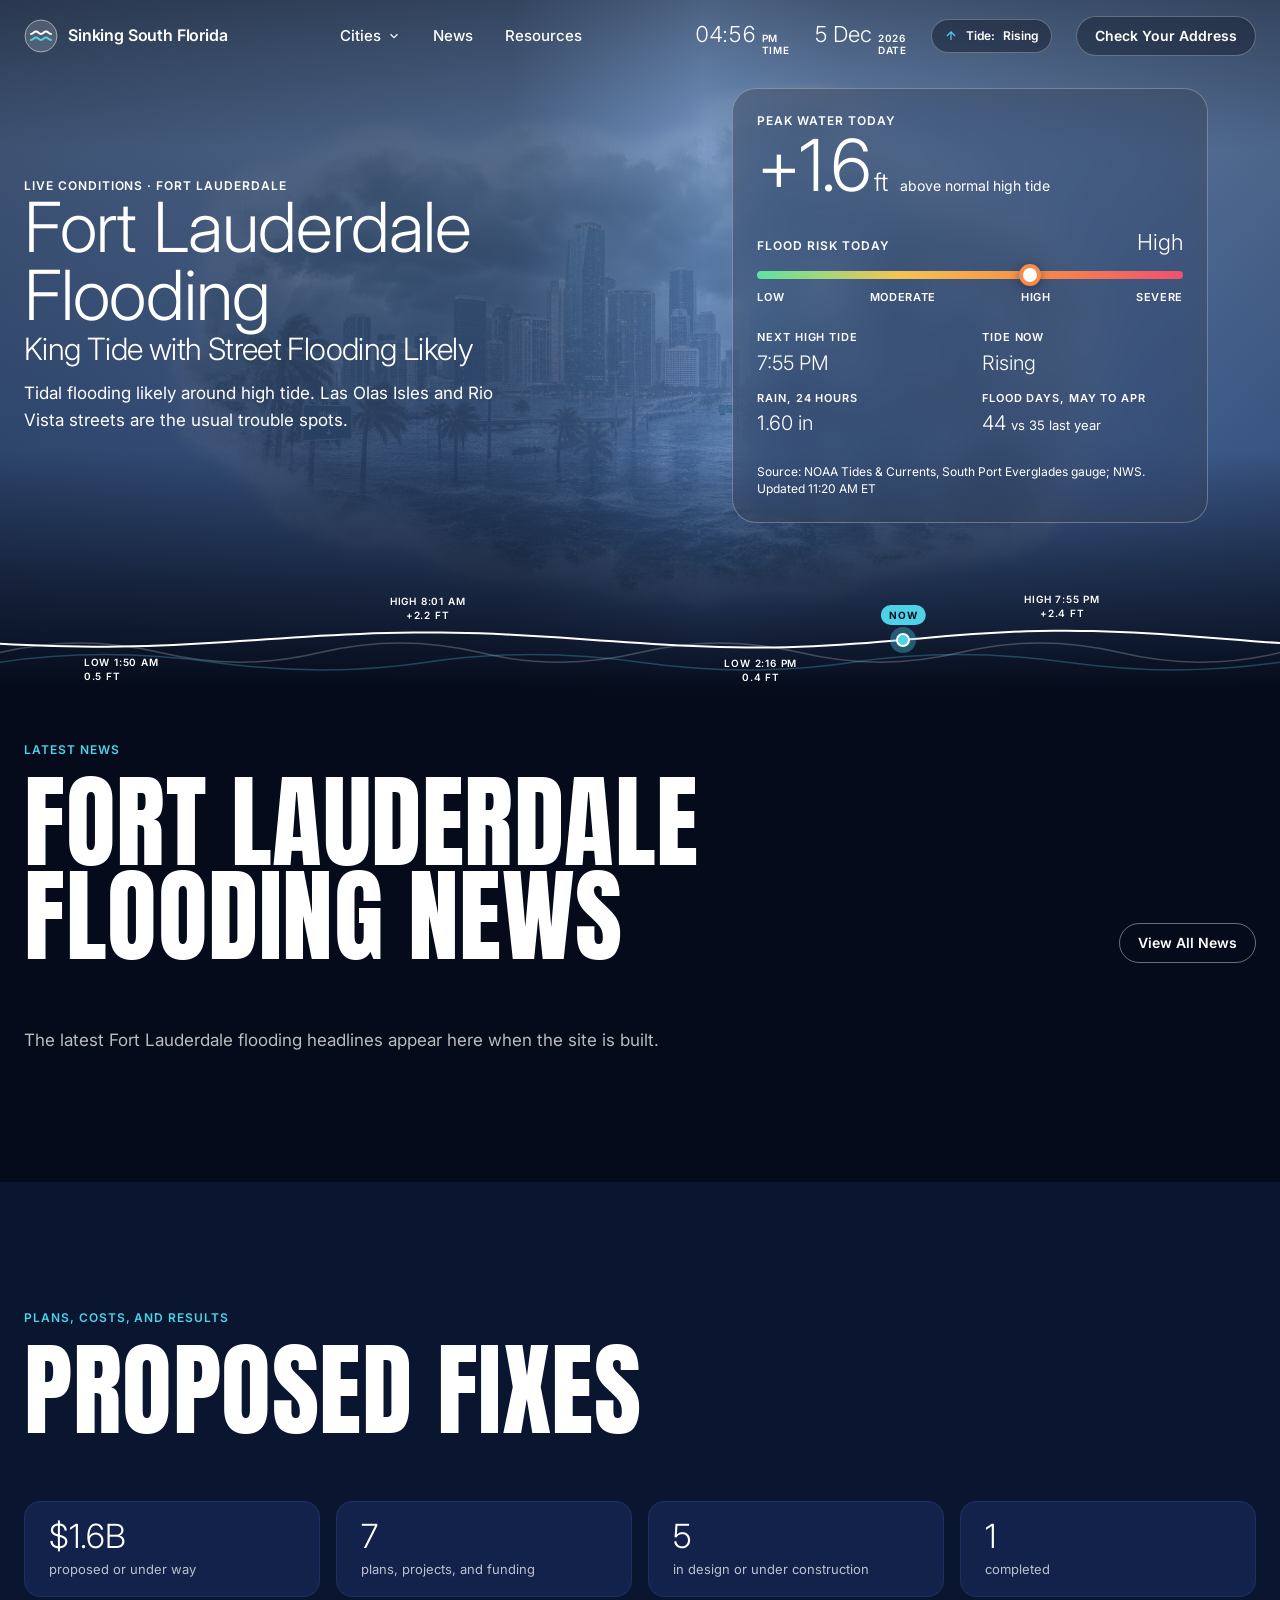
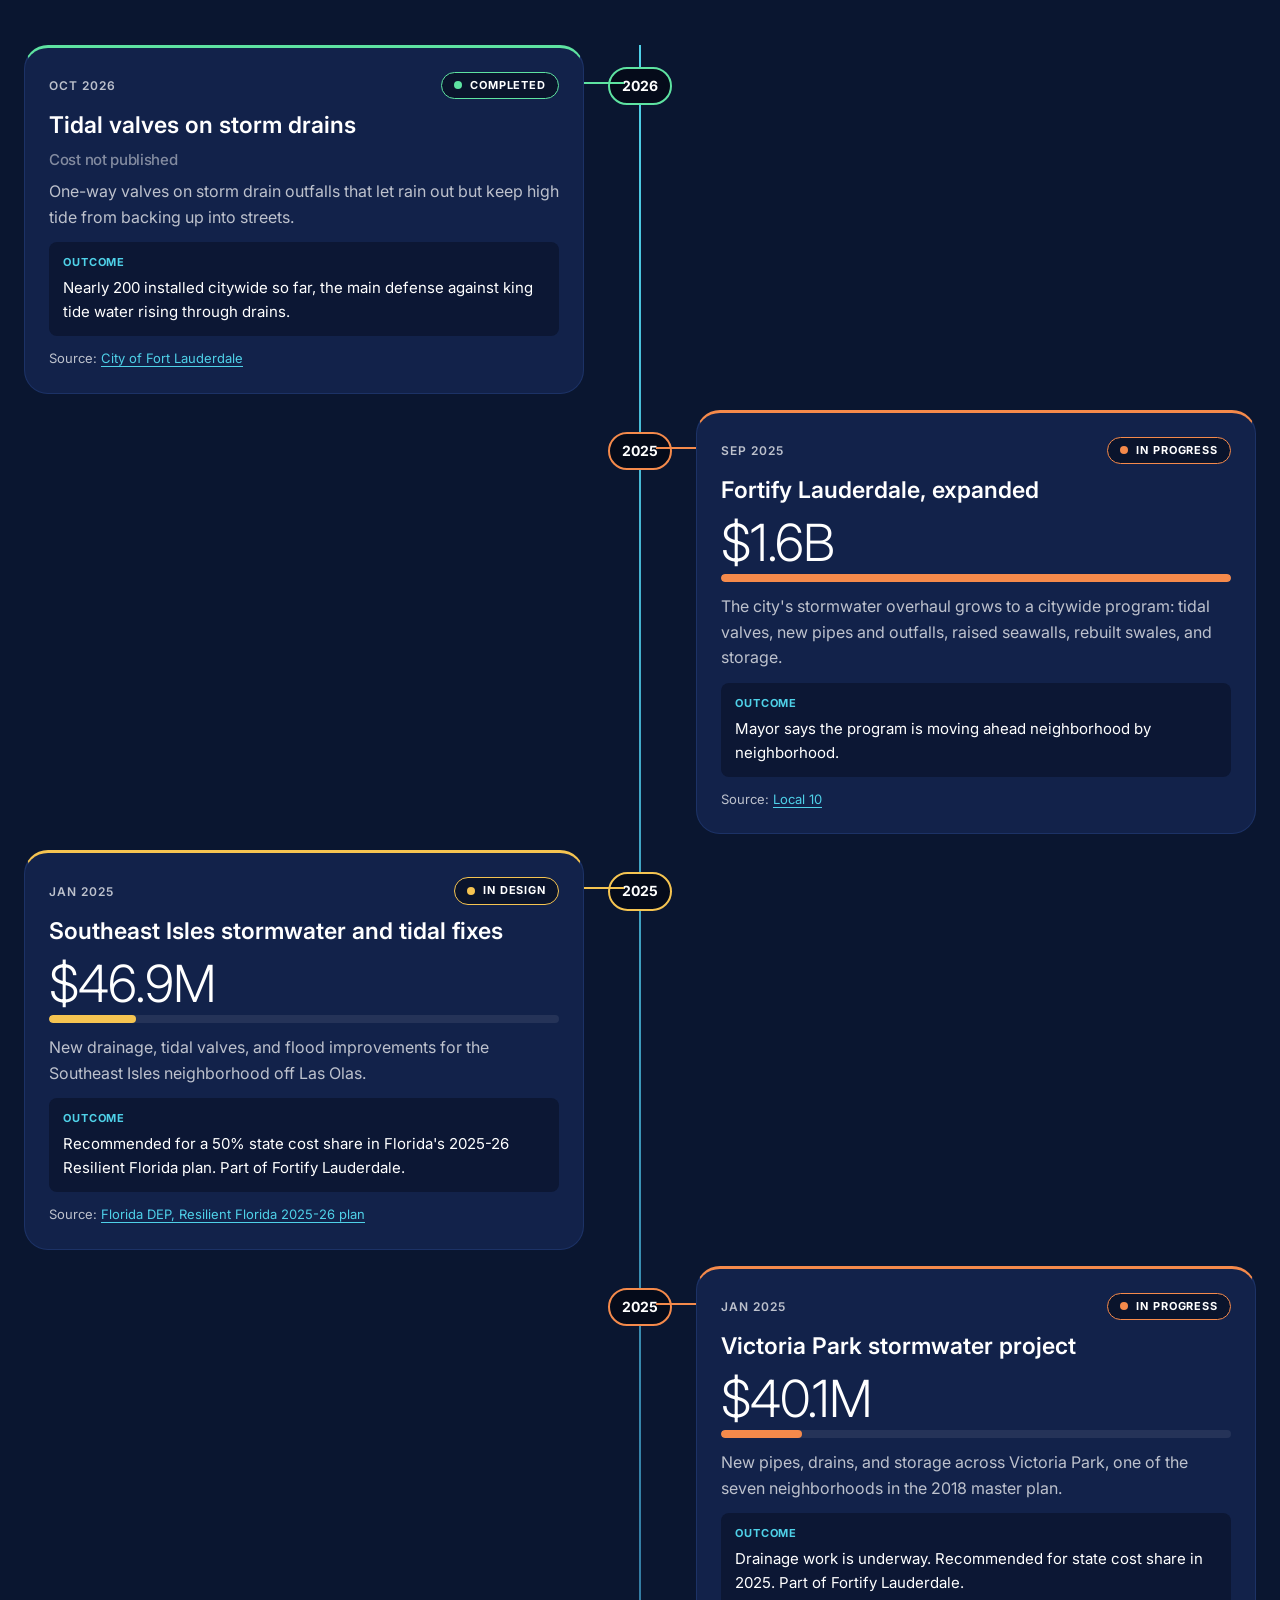
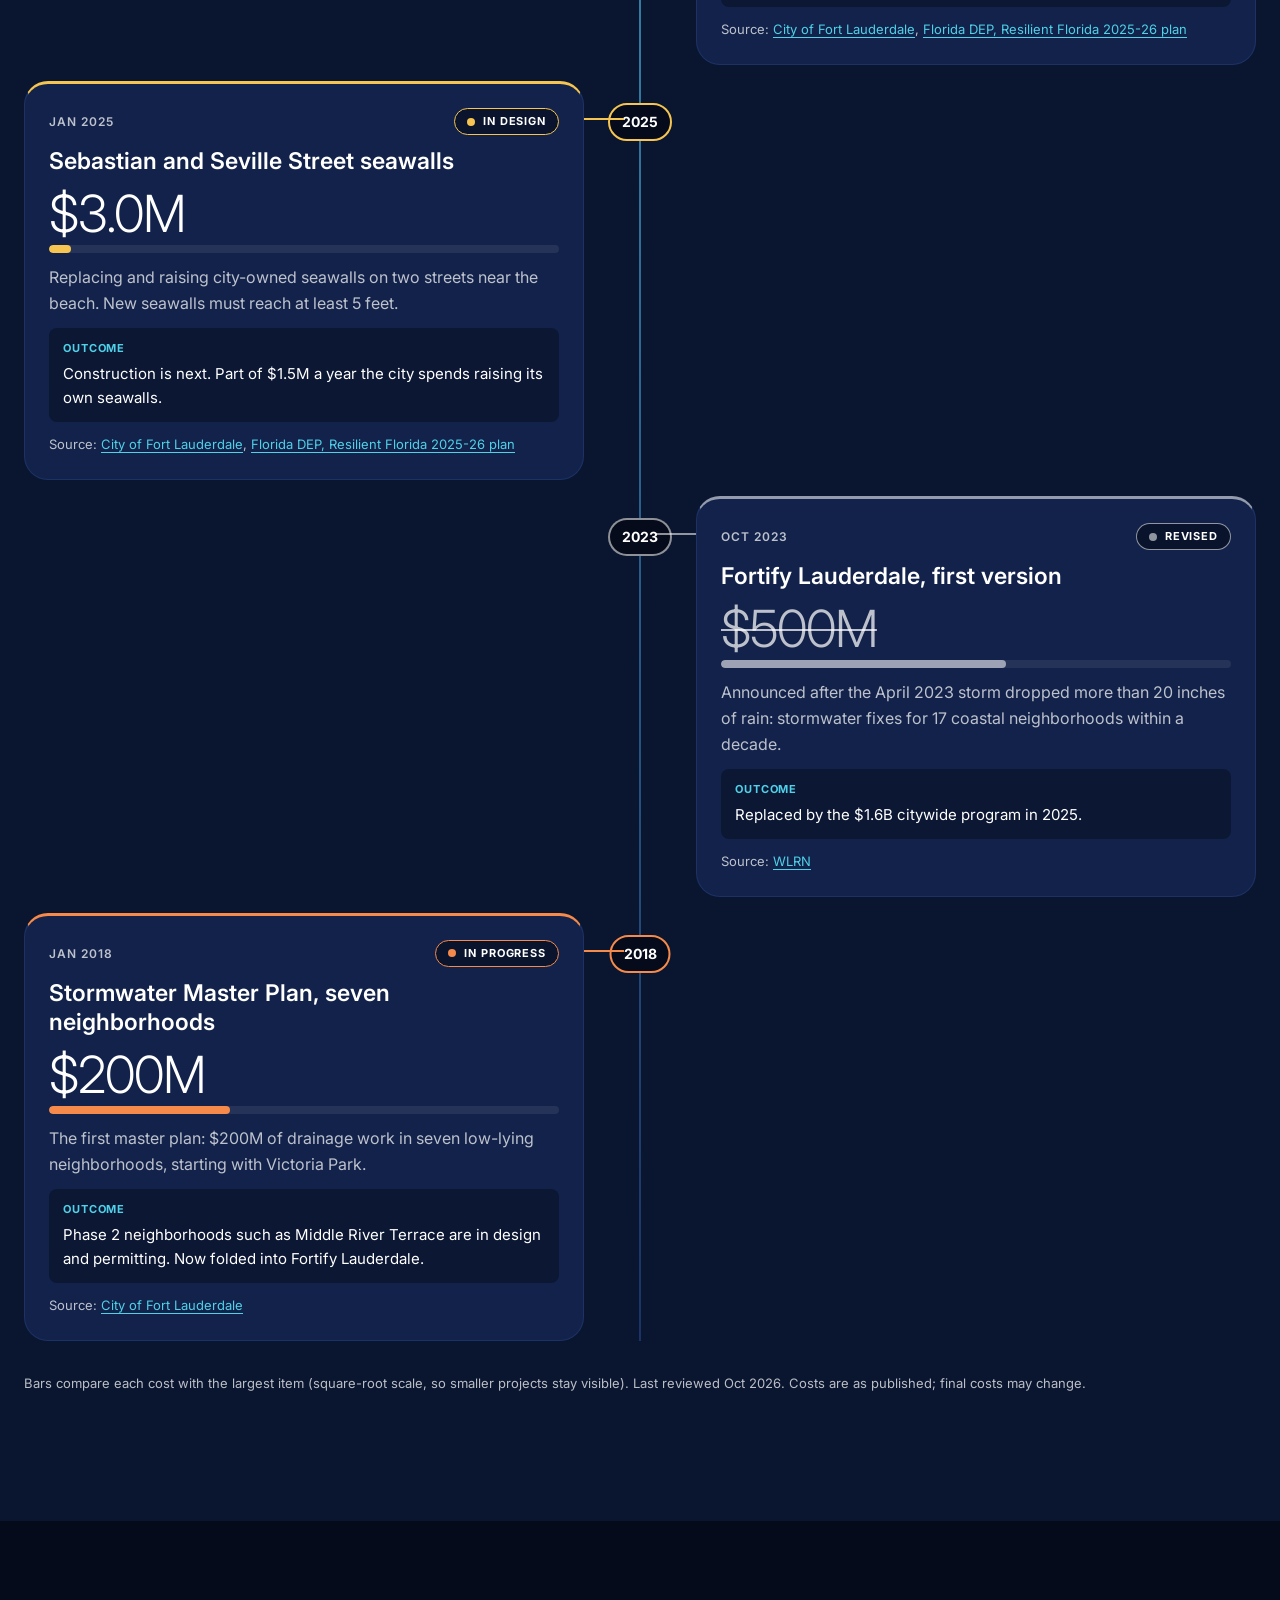
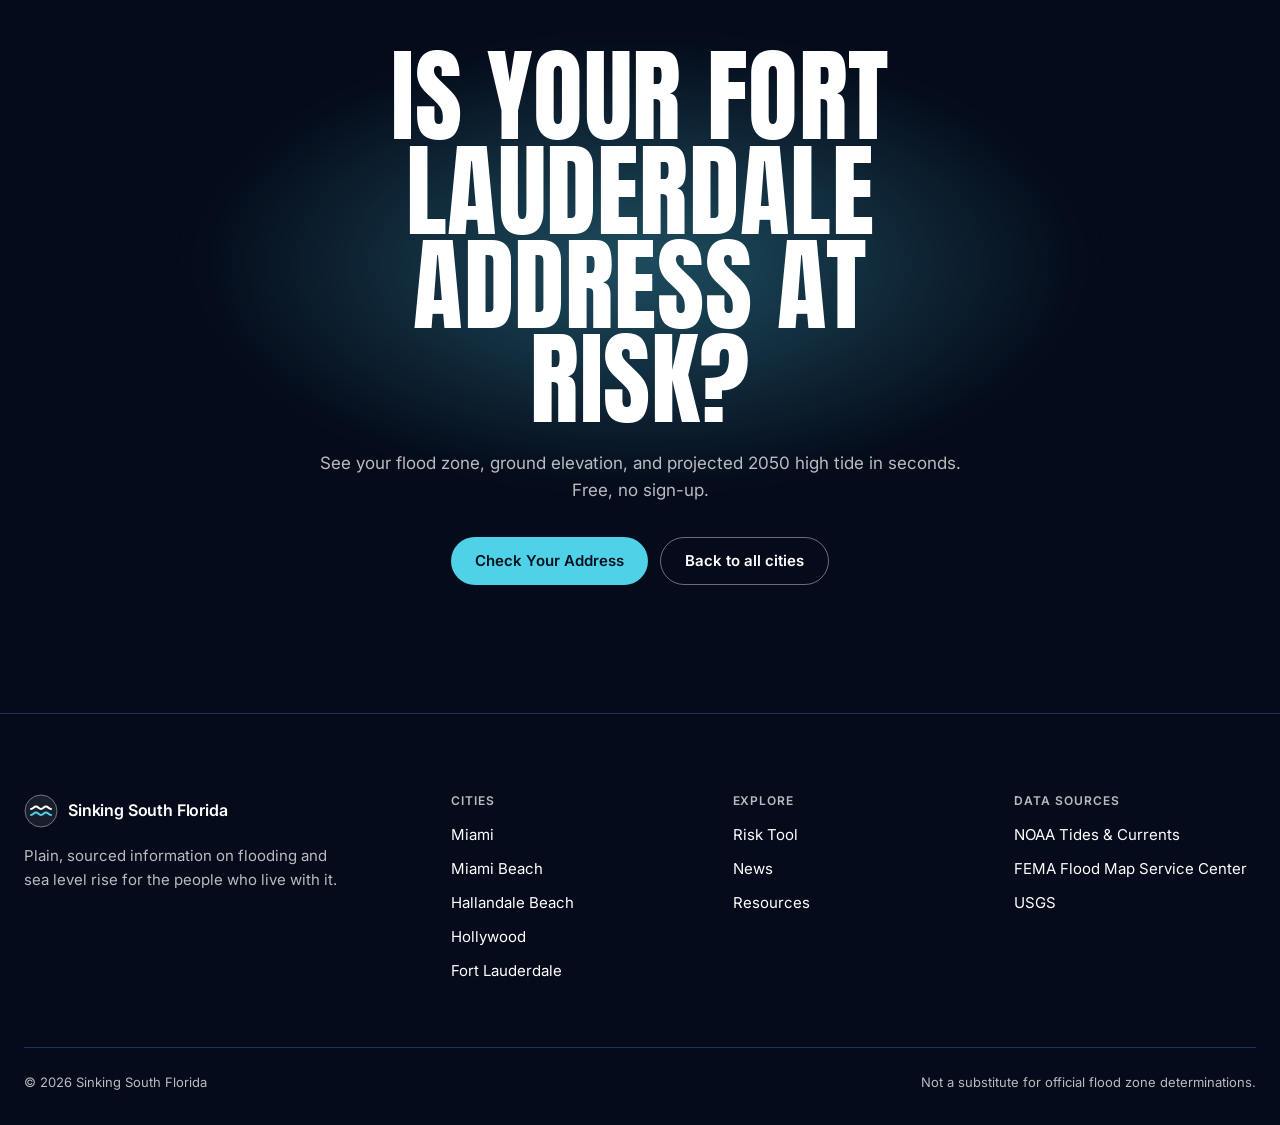
==== fort-lauderdale/index.html @ 203c386f "Add Miami Beach, Hallandale Beach, Hollywood, Fort Lauderdale city pages with sourced fixes timeline" ====
<!DOCTYPE html>
<!--
  ==========================================================================
  PAGE: Fort Lauderdale city page (fort-lauderdale/index.html)
  PURPOSE: Today's flood conditions for Fort Lauderdale only, the latest Fort Lauderdale
           flooding news, and an infographic timeline of proposed fixes with
           cost and outcomes.
  TARGET KEYWORDS: fort lauderdale flooding
  LAST EDITED: 2026-10-29, first build (template for the other city pages)
  DATA: hero values, news, and the timeline are written in at deploy by
        scripts/prerender.js. Fixes live in data/curated/timeline/fort-lauderdale.json
        (hand-edited, review quarterly).
  NOTES: This page sits one folder down, so every local link starts with ../
  ==========================================================================
-->
<html lang="en">
<head>
  <meta charset="utf-8">
  <meta name="viewport" content="width=device-width, initial-scale=1">
  <title>Fort Lauderdale Flooding Today | Sinking South Florida</title>
  <meta name="description" content="Live tide levels and flood risk for Fort Lauderdale, the latest flooding news, and the Fortify Lauderdale projects with their cost and status.">
  <link rel="canonical" href="https://miamiflooding.com/fort-lauderdale/">
  <meta name="theme-color" content="#050B1A">

  <!-- Open Graph / Twitter. PLACEHOLDER: create images/og-home.jpg at 1200x630 -->
  <meta property="og:type" content="website">
  <meta property="og:site_name" content="Sinking South Florida">
  <meta property="og:title" content="Fort Lauderdale Flooding &amp; King Tides Today">
  <meta property="og:description" content="Live tide levels and flood risk for Fort Lauderdale, the latest flooding news, and the Fortify Lauderdale projects with their cost and status.">
  <meta property="og:url" content="https://miamiflooding.com/fort-lauderdale/">
  <meta property="og:image" content="https://miamiflooding.com/images/og-home.jpg">
  <meta name="twitter:card" content="summary_large_image">
  <meta name="twitter:title" content="Fort Lauderdale Flooding &amp; King Tides Today">
  <meta name="twitter:description" content="Live tide levels and flood risk for Fort Lauderdale, the latest flooding news, and the Fortify Lauderdale projects with their cost and status.">
  <meta name="twitter:image" content="https://miamiflooding.com/images/og-home.jpg">

  <!-- Fonts: Anton (section headlines) + Inter (everything else) -->
  <link rel="preconnect" href="https://fonts.googleapis.com">
  <link rel="preconnect" href="https://fonts.gstatic.com" crossorigin>
  <link rel="stylesheet" href="https://fonts.googleapis.com/css2?family=Anton&family=Inter:wght@300;400;500;600;700&display=swap">

  <!-- Hero photo loads first (it's above the fold) -->
  <link rel="preload" as="image" href="../images/hero-miami.webp" type="image/webp">

  <link rel="stylesheet" href="../css/tokens.css">
  <link rel="stylesheet" href="../css/base.css">
  <link rel="stylesheet" href="../css/components.css">
  <link rel="stylesheet" href="../css/pages.css">

  <!-- Structured data: WebPage + Place (city, with coordinates) + BreadcrumbList -->
  <script type="application/ld+json">
{
    "@context": "https://schema.org",
    "@graph": [
      {
        "@type": "WebPage",
        "@id": "https://miamiflooding.com/fort-lauderdale/#webpage",
        "url": "https://miamiflooding.com/fort-lauderdale/",
        "name": "Fort Lauderdale Flooding Today | Sinking South Florida",
        "description": "Live tide levels and flood risk for Fort Lauderdale, the latest flooding news, and the Fortify Lauderdale projects with their cost and status.",
        "inLanguage": "en",
        "isPartOf": {
          "@id": "https://miamiflooding.com/#website"
        },
        "about": {
          "@id": "https://miamiflooding.com/fort-lauderdale/#place"
        }
      },
      {
        "@type": "Place",
        "@id": "https://miamiflooding.com/fort-lauderdale/#place",
        "name": "Fort Lauderdale, Florida",
        "geo": {
          "@type": "GeoCoordinates",
          "latitude": 26.1224,
          "longitude": -80.1373
        }
      },
      {
        "@type": "BreadcrumbList",
        "itemListElement": [
          {
            "@type": "ListItem",
            "position": 1,
            "name": "Home",
            "item": "https://miamiflooding.com/"
          },
          {
            "@type": "ListItem",
            "position": 2,
            "name": "Fort Lauderdale",
            "item": "https://miamiflooding.com/fort-lauderdale/"
          }
        ]
      }
    ]
  }
  </script>

  <!-- Adds .js to <html> before paint so JS-only UI doesn't flash -->
  <script>document.documentElement.classList.add('js');</script>
  <script src="../js/config.js" defer></script>
  <script src="../js/main.js" defer></script>
  <script src="../js/hero.js" defer></script>
</head>
<body>

<a class="skip-link" href="#main">Skip to content</a>

<!-- ===== SECTION: Header (global) ===== -->
<header class="site-header site-header--hero" data-header>
  <div class="site-header__inner container">

    <a class="brand" href="../" aria-label="Sinking South Florida, home">
      <!-- Logo mark: placeholder wave in a circle. Swap for the final logo SVG. -->
      <svg class="brand__mark" viewBox="0 0 34 34" aria-hidden="true">
        <circle cx="17" cy="17" r="16" fill="rgba(255,255,255,0.16)" stroke="rgba(255,255,255,0.5)"/>
        <path d="M7 15c2.5 0 2.5-2.4 5-2.4s2.5 2.4 5 2.4 2.5-2.4 5-2.4 2.5 2.4 5 2.4" fill="none" stroke="#fff" stroke-width="2" stroke-linecap="round"/>
        <path d="M7 21c2.5 0 2.5-2.4 5-2.4s2.5 2.4 5 2.4 2.5-2.4 5-2.4 2.5 2.4 5 2.4" fill="none" stroke="#4FD1E8" stroke-width="2" stroke-linecap="round"/>
      </svg>
      <span>Sinking South Florida</span>
    </a>

    <nav class="site-nav" id="site-nav" aria-label="Primary" data-nav>
      <ul class="site-nav__list" role="list">
        <li class="has-dropdown" data-dropdown>
          <!-- JS version: a button that opens the menu -->
          <button class="site-nav__link site-nav__toggle js-only" type="button" aria-expanded="false" aria-controls="cities-menu" data-dropdown-toggle>
            Cities
            <svg viewBox="0 0 24 24" fill="none" stroke="currentColor" stroke-width="2" aria-hidden="true"><path d="m6 9 6 6 6-6"/></svg>
          </button>
          <!-- No-JS version: a link; the menu still opens on hover and focus -->
          <a class="site-nav__link no-js-only" href="../#your-city">Cities</a>
          <ul class="dropdown" id="cities-menu" role="list">
            <li><a href="../miami/">Miami</a></li>
            <li><a href="../miami-beach/">Miami Beach <span class="label" style="color:var(--text-secondary)">South Beach</span></a></li>
            <li><a href="../hallandale-beach/">Hallandale Beach</a></li>
            <li><a href="../hollywood/">Hollywood</a></li>
            <li><a href="../fort-lauderdale/">Fort Lauderdale</a></li>
          </ul>
        </li>
        <li><a class="site-nav__link" href="../news/">News</a></li>
        <li><a class="site-nav__link" href="../resources/">Resources</a></li>
        <li class="site-nav__cta"><a class="btn btn--primary" href="../#check-your-address" data-close-menu>Check Your Address</a></li>
      </ul>
    </nav>

    <!-- Live time and date (Miami time), plus tide status. Filled by main.js; hidden without JS. -->
    <div class="site-header__meta js-only">
      <p class="clock"><span class="clock__time" data-clock-time>--:--</span><span class="clock__sub"><span data-clock-ampm>AM</span><br>Time</span></p>
      <p class="clock"><span class="clock__time" data-clock-date>-- ---</span><span class="clock__sub"><span data-clock-year>2026</span><br>Date</span></p>
      <!-- PLACEHOLDER: tide direction from NOAA predictions for the active city -->
      <p class="tide-pill">
        <svg viewBox="0 0 24 24" fill="none" stroke="currentColor" stroke-width="2" aria-hidden="true"><path d="M12 19V5M5 12l7-7 7 7"/></svg>
        Tide: <span data-field="tide-status">Rising</span>
      </p>
    </div>

    <a class="btn btn--glass btn--sm site-header__cta" href="../#check-your-address">Check Your Address</a>

    <button class="menu-toggle js-only" type="button" aria-expanded="false" aria-controls="site-nav" aria-label="Open menu" data-menu-toggle>
      <span class="menu-toggle__bars"></span>
    </button>
  </div>
</header>
<!-- ===== END: Header ===== -->

<main id="main">

<!-- ===== SECTION: Hero ===== -->
<!-- City page hero: compact, Fort Lauderdale only. Values are written in at deploy
     by scripts/prerender.js (data-field elements); hero.js keeps the tide
     wave's "Now" dot live and shows "Data delayed" if the data goes stale.
     Sample values below only show if the site was built without data. -->
<section class="hero hero--city" id="hero" data-hero data-city="fort-lauderdale" aria-labelledby="hero-title">

  <!-- Background: sky gradient (CSS) + center photo + fade to navy -->
  <div class="hero__bg" aria-hidden="true">
    <!-- IMAGE: storm over the Miami skyline and Biscayne Bay. The PNG already has soft, transparent
         edges, so it blends into the sky without a CSS mask. images/hero.png is the original;
         hero-miami.webp is the compressed copy browsers load (about 460KB vs 2.9MB).
         To swap the photo: replace both files, keeping the names, or update the paths here. -->
    <picture>
      <source srcset="../images/hero-miami.webp" type="image/webp">
      <img class="hero__image" src="../images/hero.png" width="1672" height="941" alt="" fetchpriority="high" decoding="async">
    </picture>
  </div>

  <div class="hero__inner hero-city container">
    <div class="hero-city__head">
      <p class="label hero__eyebrow">Live conditions · <span data-field="city-name">Fort Lauderdale</span></p>
      <!-- PRERENDER:hero-h1 START (city keyword + today's condition) -->
      <h1 class="hero__title hero__title--city" id="hero-title">
        <span class="hero__title-1">Fort Lauderdale Flooding</span>
        <span class="hero__title-2">King Tide with Street Flooding Likely<span class="visually-hidden"> today</span></span>
      </h1>
      <!-- PRERENDER:hero-h1 END -->
      <p class="hero__summary" data-field="summary">Seasonal king tides peak this evening. Expect shallow water on low streets around high tide.</p>
    </div>

    <!-- Today's numbers for Fort Lauderdale -->
    <div class="hero-city__panel glass">
      <div class="hero-city__peak">
        <p class="label">Peak water today</p>
        <p class="hero-city__num"><span data-field="water-level">+2.2</span><span class="hero-city__unit">ft</span></p>
        <p class="hero-city__cap">above normal high tide</p>
      </div>
      <div class="risk-meter" data-risk-meter data-risk="severe" style="--pos: 88%">
        <div class="risk-meter__top">
          <span class="label">Flood risk today</span>
          <span class="risk-meter__value" data-field="risk-label">Severe</span>
        </div>
        <div class="risk-meter__track" aria-hidden="true"><span class="risk-meter__marker"></span></div>
        <div class="risk-meter__scale" aria-hidden="true"><span>Low</span><span>Moderate</span><span>High</span><span>Severe</span></div>
      </div>
      <dl class="hero-city__facts">
        <div><dt>Next high tide</dt><dd data-field="next-high">7:42 PM</dd></div>
        <div><dt>Tide now</dt><dd data-field="tide-status">Rising</dd></div>
        <div><dt>Rain, 24 hours</dt><dd><span data-field="rainfall">0.4</span> in</dd></div>
        <div><dt>Flood days, May to Apr</dt><dd><span data-field="flood-days">19</span> <span class="hero-city__vs">vs <span data-field="flood-days-last">24</span> last year</span></dd></div>
      </dl>
      <p class="hero__source">Source: NOAA Tides &amp; Currents, <span data-field="gauge">South Port Everglades</span> gauge; NWS. Updated <span data-field="updated">11:20 AM</span> ET<span class="hero__delayed" data-delayed hidden> · Data delayed</span></p>
    </div>
  </div>

  <!-- Tide wave: 24h tide curve for the active city.
       The static path below is Miami's sample curve (generated by hero.js).
       PLACEHOLDER: tide predictions from NOAA CO-OPS API -->
  <div class="tide" role="img" data-tide-aria aria-label="Today's sample tide curve: high 7:42 AM at 2.1 feet, low 1:58 PM at 0.3 feet, high 7:42 PM at 2.3 feet.">
    <!-- Decorative drifting swells (animation off under reduced motion) -->
    <svg class="tide__ghost tide__ghost--1" viewBox="0 0 2000 100" preserveAspectRatio="none" aria-hidden="true"><path d="M0 60 Q125 40 250 60 T500 60 T750 60 T1000 60 T1250 60 T1500 60 T1750 60 T2000 60"/></svg>
    <svg class="tide__ghost tide__ghost--2" viewBox="0 0 2000 100" preserveAspectRatio="none" aria-hidden="true"><path d="M0 70 Q160 54 333 70 T667 70 T1000 70 T1333 70 T1667 70 T2000 70"/></svg>

    <!-- PRERENDER:hero-tide START -->
    <svg class="tide__svg" viewBox="0 0 1000 100" preserveAspectRatio="none" aria-hidden="true">
      <path class="tide__path" data-tide-path d="M0.0 62.7 L10.4 64.1 L20.8 65.3 L31.3 66.2 L41.7 66.9 L52.1 67.3 L62.5 67.5 L72.9 67.3 L83.3 66.9 L93.8 66.2 L104.2 65.3 L114.6 64.1 L125.0 62.7 L135.4 61.0 L145.8 59.2 L156.3 57.3 L166.7 55.2 L177.1 53.1 L187.5 50.9 L197.9 48.7 L208.3 46.5 L218.8 44.3 L229.2 42.3 L239.6 40.4 L250.0 38.6 L260.4 37.0 L270.8 35.6 L281.3 34.5 L291.7 33.6 L302.1 33.0 L312.5 32.6 L322.9 32.5 L333.3 32.7 L343.8 33.2 L354.2 34.0 L364.6 35.0 L375.0 36.3 L385.4 37.8 L395.8 39.6 L406.3 41.5 L416.7 43.5 L427.1 45.7 L437.5 47.9 L447.9 50.3 L458.3 52.6 L468.8 54.9 L479.2 57.1 L489.6 59.2 L500.0 61.3 L510.4 63.1 L520.8 64.8 L531.3 66.2 L541.7 67.4 L552.1 68.4 L562.5 69.0 L572.9 69.4 L583.3 69.5 L593.8 69.3 L604.2 68.7 L614.6 67.7 L625.0 66.3 L635.4 64.7 L645.8 62.7 L656.3 60.5 L666.7 58.0 L677.1 55.4 L687.5 52.7 L697.9 49.9 L708.3 47.1 L718.8 44.3 L729.2 41.6 L739.6 39.1 L750.0 36.7 L760.4 34.6 L770.8 32.7 L781.3 31.1 L791.7 29.9 L802.1 29.0 L812.5 28.5 L822.9 28.4 L833.3 28.6 L843.8 29.2 L854.2 30.1 L864.6 31.2 L875.0 32.7 L885.4 34.4 L895.8 36.4 L906.3 38.5 L916.7 40.8 L927.1 43.3 L937.5 45.8 L947.9 48.4 L958.3 51.0 L968.8 53.6 L979.2 56.1 L989.6 58.4 L1000.0 60.7"/>
    </svg>

    <ul class="tide__labels" role="list" aria-hidden="true" data-tide-labels>
      <li class="tide__label tide__label--low is-start" style="left:6.25%;top:67.49%"><span>LOW 1:30 AM</span><span>0.4 FT</span></li>
      <li class="tide__label tide__label--high" style="left:32.08%;top:32.51%"><span>HIGH 7:42 AM</span><span>+2.1 FT</span></li>
      <li class="tide__label tide__label--low" style="left:58.19%;top:69.54%"><span>LOW 1:58 PM</span><span>0.3 FT</span></li>
      <li class="tide__label tide__label--high" style="left:82.08%;top:28.40%"><span>HIGH 7:42 PM</span><span>+2.3 FT</span></li>
    </ul>
    <!-- "Now" marker. Static at 10:30 AM without JS; hero.js moves it to the current Miami time. -->
    <span class="tide__now" data-tide-now style="left:43.75%;top:47.95%" aria-hidden="true"><span class="tide__now-label">Now</span></span>
    <!-- PRERENDER:hero-tide END -->
  </div>

  <!-- PRERENDER:hero-data START (this city's data as JSON for hero.js; empty = sample) -->
  <!-- PRERENDER:hero-data END -->
</section>
<!-- ===== END: Hero ===== -->

<!-- ===== SECTION: City news ===== -->
<!-- 3 newest stories that mention Fort Lauderdale. If there aren't 3, regional South
     Florida flooding stories fill in, tagged "Regional". Rendered at deploy. -->
<section class="section news" id="news" aria-labelledby="news-title">
  <div class="container">
    <div class="section-head">
      <div class="section-head__text">
        <div class="section-head__row">
          <!-- PRERENDER:news-status START -->
          <p class="label section-head__eyebrow">Latest news</p>
          <!-- PRERENDER:news-status END -->
        </div>
        <h2 class="display" id="news-title">Fort Lauderdale flooding news</h2>
      </div>
      <a class="btn btn--outline btn--sm" href="../news/">View All News</a>
    </div>
    <!-- PRERENDER:news-cards START (city-filtered headlines from data/news.json) -->
    <p class="lede">The latest Fort Lauderdale flooding headlines appear here when the site is built.</p>
    <!-- PRERENDER:news-cards END -->
  </div>
</section>
<!-- ===== END: City news ===== -->


<!-- ===== SECTION: Proposed fixes ===== -->
<!-- Infographic timeline of plans and projects, newest first. Data:
     data/curated/timeline/fort-lauderdale.json (hand-edited, review quarterly).
     Rendered by scripts/prerender.js (also run once when the page was built,
     so the timeline shows even without the deploy step). -->
<section class="section section--alt fixes" id="fixes" aria-labelledby="fixes-title">
  <div class="container">
    <div class="section-head">
      <div class="section-head__text">
        <p class="label section-head__eyebrow">Plans, costs, and results</p>
        <h2 class="display" id="fixes-title">Proposed fixes</h2>
      </div>
    </div>
    <!-- PRERENDER:fixes START -->
    <div class="fixes__summary">
      <div class="fixes__sum"><p class="fixes__sum-num">$1.6B</p><p class="fixes__sum-label">proposed or under way</p></div>
      <div class="fixes__sum"><p class="fixes__sum-num">7</p><p class="fixes__sum-label">plans, projects, and funding</p></div>
      <div class="fixes__sum"><p class="fixes__sum-num">5</p><p class="fixes__sum-label">in design or under construction</p></div>
      <div class="fixes__sum"><p class="fixes__sum-num">1</p><p class="fixes__sum-label">completed</p></div>
    </div>
    <ol class="timeline" role="list">
      <li class="tl" data-status="completed">
        <span class="tl__year" aria-hidden="true">2026</span>
        <article class="tl__card">
          <div class="tl__top"><time class="tl__when" datetime="2026-10-01">Oct 2026</time><span class="tl__status">Completed</span></div>
          <h3 class="tl__title">Tidal valves on storm drains</h3>
          <div class="tl__cost">
            <p class="tl__cost-num tl__cost-num--none">Cost not published</p>
            
          </div>
          <p class="tl__summary">One-way valves on storm drain outfalls that let rain out but keep high tide from backing up into streets.</p>
          <p class="tl__outcome"><strong>Outcome</strong>Nearly 200 installed citywide so far, the main defense against king tide water rising through drains.</p>
          <p class="tl__sources">Source: <a href="https://www.fortlauderdale.gov/Government/Departments/Strategic-Communications/King-Tides-and-High-Tides" rel="noopener">City of Fort Lauderdale</a></p>
        </article>
      </li>
      <li class="tl" data-status="in-progress">
        <span class="tl__year" aria-hidden="true">2025</span>
        <article class="tl__card">
          <div class="tl__top"><time class="tl__when" datetime="2025-09-27">Sep 2025</time><span class="tl__status">In progress</span></div>
          <h3 class="tl__title">Fortify Lauderdale, expanded</h3>
          <div class="tl__cost">
            <p class="tl__cost-num">$1.6B</p>
            <div class="tl__bar" aria-hidden="true"><span style="width:100.0%"></span></div>
          </div>
          <p class="tl__summary">The city's stormwater overhaul grows to a citywide program: tidal valves, new pipes and outfalls, raised seawalls, rebuilt swales, and storage.</p>
          <p class="tl__outcome"><strong>Outcome</strong>Mayor says the program is moving ahead neighborhood by neighborhood.</p>
          <p class="tl__sources">Source: <a href="https://www.local10.com/news/local/2025/09/27/fort-lauderdale-mayor-says-stormwater-management-system-project-is-moving-ahead" rel="noopener">Local 10</a></p>
        </article>
      </li>
      <li class="tl" data-status="in-design">
        <span class="tl__year" aria-hidden="true">2025</span>
        <article class="tl__card">
          <div class="tl__top"><time class="tl__when" datetime="2025-01-01">Jan 2025</time><span class="tl__status">In design</span></div>
          <h3 class="tl__title">Southeast Isles stormwater and tidal fixes</h3>
          <div class="tl__cost">
            <p class="tl__cost-num">$46.9M</p>
            <div class="tl__bar" aria-hidden="true"><span style="width:17.1%"></span></div>
          </div>
          <p class="tl__summary">New drainage, tidal valves, and flood improvements for the Southeast Isles neighborhood off Las Olas.</p>
          <p class="tl__outcome"><strong>Outcome</strong>Recommended for a 50% state cost share in Florida's 2025-26 Resilient Florida plan. Part of Fortify Lauderdale.</p>
          <p class="tl__sources">Source: <a href="https://floridadep.gov/sites/default/files/25-26%20Resilient%20Florida%20Annual%20Plan_1.pdf" rel="noopener">Florida DEP, Resilient Florida 2025-26 plan</a></p>
        </article>
      </li>
      <li class="tl" data-status="in-progress">
        <span class="tl__year" aria-hidden="true">2025</span>
        <article class="tl__card">
          <div class="tl__top"><time class="tl__when" datetime="2025-01-01">Jan 2025</time><span class="tl__status">In progress</span></div>
          <h3 class="tl__title">Victoria Park stormwater project</h3>
          <div class="tl__cost">
            <p class="tl__cost-num">$40.1M</p>
            <div class="tl__bar" aria-hidden="true"><span style="width:15.8%"></span></div>
          </div>
          <p class="tl__summary">New pipes, drains, and storage across Victoria Park, one of the seven neighborhoods in the 2018 master plan.</p>
          <p class="tl__outcome"><strong>Outcome</strong>Drainage work is underway. Recommended for state cost share in 2025. Part of Fortify Lauderdale.</p>
          <p class="tl__sources">Source: <a href="https://www.fortlauderdale.gov/Government/Departments/Strategic-Communications/King-Tides-and-High-Tides" rel="noopener">City of Fort Lauderdale</a>, <a href="https://floridadep.gov/sites/default/files/25-26%20Resilient%20Florida%20Annual%20Plan_1.pdf" rel="noopener">Florida DEP, Resilient Florida 2025-26 plan</a></p>
        </article>
      </li>
      <li class="tl" data-status="in-design">
        <span class="tl__year" aria-hidden="true">2025</span>
        <article class="tl__card">
          <div class="tl__top"><time class="tl__when" datetime="2025-01-01">Jan 2025</time><span class="tl__status">In design</span></div>
          <h3 class="tl__title">Sebastian and Seville Street seawalls</h3>
          <div class="tl__cost">
            <p class="tl__cost-num">$3.0M</p>
            <div class="tl__bar" aria-hidden="true"><span style="width:4.3%"></span></div>
          </div>
          <p class="tl__summary">Replacing and raising city-owned seawalls on two streets near the beach. New seawalls must reach at least 5 feet.</p>
          <p class="tl__outcome"><strong>Outcome</strong>Construction is next. Part of $1.5M a year the city spends raising its own seawalls.</p>
          <p class="tl__sources">Source: <a href="https://www.fortlauderdale.gov/Government/Departments/Strategic-Communications/King-Tides-and-High-Tides" rel="noopener">City of Fort Lauderdale</a>, <a href="https://floridadep.gov/sites/default/files/25-26%20Resilient%20Florida%20Annual%20Plan_1.pdf" rel="noopener">Florida DEP, Resilient Florida 2025-26 plan</a></p>
        </article>
      </li>
      <li class="tl" data-status="revised">
        <span class="tl__year" aria-hidden="true">2023</span>
        <article class="tl__card">
          <div class="tl__top"><time class="tl__when" datetime="2023-10-04">Oct 2023</time><span class="tl__status">Revised</span></div>
          <h3 class="tl__title">Fortify Lauderdale, first version</h3>
          <div class="tl__cost">
            <p class="tl__cost-num">$500M</p>
            <div class="tl__bar" aria-hidden="true"><span style="width:55.9%"></span></div>
          </div>
          <p class="tl__summary">Announced after the April 2023 storm dropped more than 20 inches of rain: stormwater fixes for 17 coastal neighborhoods within a decade.</p>
          <p class="tl__outcome"><strong>Outcome</strong>Replaced by the $1.6B citywide program in 2025.</p>
          <p class="tl__sources">Source: <a href="https://www.wlrn.org/government-politics/2023-10-05/floods-fort-lauderdale-mayor-plan-prevention" rel="noopener">WLRN</a></p>
        </article>
      </li>
      <li class="tl" data-status="in-progress">
        <span class="tl__year" aria-hidden="true">2018</span>
        <article class="tl__card">
          <div class="tl__top"><time class="tl__when" datetime="2018-01-01">Jan 2018</time><span class="tl__status">In progress</span></div>
          <h3 class="tl__title">Stormwater Master Plan, seven neighborhoods</h3>
          <div class="tl__cost">
            <p class="tl__cost-num">$200M</p>
            <div class="tl__bar" aria-hidden="true"><span style="width:35.4%"></span></div>
          </div>
          <p class="tl__summary">The first master plan: $200M of drainage work in seven low-lying neighborhoods, starting with Victoria Park.</p>
          <p class="tl__outcome"><strong>Outcome</strong>Phase 2 neighborhoods such as Middle River Terrace are in design and permitting. Now folded into Fortify Lauderdale.</p>
          <p class="tl__sources">Source: <a href="https://www.fortlauderdale.gov/Government/Departments/Strategic-Communications/King-Tides-and-High-Tides" rel="noopener">City of Fort Lauderdale</a></p>
        </article>
      </li>
    </ol>
    <p class="fixes__note">Bars compare each cost with the largest item (square-root scale, so smaller projects stay visible). Last reviewed Oct 2026. Costs are as published; final costs may change.</p>
<!-- PRERENDER:fixes END -->
  </div>
</section>
<!-- ===== END: Proposed fixes ===== -->


<!-- ===== SECTION: Final CTA ===== -->
<section class="section final-cta" aria-labelledby="cta-title">
  <div class="container final-cta__inner">
    <h2 class="display" id="cta-title">Is your Fort Lauderdale address at risk?</h2>
    <p class="lede">See your flood zone, ground elevation, and projected 2050 high tide in seconds. Free, no sign-up.</p>
    <div class="final-cta__buttons">
      <a class="btn btn--primary" href="../#check-your-address">Check Your Address</a>
      <a class="btn btn--outline" href="../">Back to all cities</a>
    </div>
  </div>
</section>
<!-- ===== END: Final CTA ===== -->

</main>

<!-- ===== SECTION: Footer (global) ===== -->
<footer class="site-footer">
  <div class="container">
    <div class="site-footer__grid">
      <div class="site-footer__about">
        <a class="brand" href="../">
          <svg class="brand__mark" viewBox="0 0 34 34" aria-hidden="true">
            <circle cx="17" cy="17" r="16" fill="rgba(255,255,255,0.08)" stroke="rgba(255,255,255,0.4)"/>
            <path d="M7 15c2.5 0 2.5-2.4 5-2.4s2.5 2.4 5 2.4 2.5-2.4 5-2.4 2.5 2.4 5 2.4" fill="none" stroke="#fff" stroke-width="2" stroke-linecap="round"/>
            <path d="M7 21c2.5 0 2.5-2.4 5-2.4s2.5 2.4 5 2.4 2.5-2.4 5-2.4 2.5 2.4 5 2.4" fill="none" stroke="#4FD1E8" stroke-width="2" stroke-linecap="round"/>
          </svg>
          <span>Sinking South Florida</span>
        </a>
        <p>Plain, sourced information on flooding and sea level rise for the people who live with it.</p>
      </div>
      <nav aria-label="Cities">
        <h2>Cities</h2>
        <ul role="list">
          <li><a href="../miami/">Miami</a></li>
          <li><a href="../miami-beach/">Miami Beach</a></li>
          <li><a href="../hallandale-beach/">Hallandale Beach</a></li>
          <li><a href="../hollywood/">Hollywood</a></li>
          <li><a href="../fort-lauderdale/">Fort Lauderdale</a></li>
        </ul>
      </nav>
      <nav aria-label="Explore">
        <h2>Explore</h2>
        <ul role="list">
          <li><a href="../#check-your-address">Risk Tool</a></li>
          <li><a href="../news/">News</a></li>
          <li><a href="../resources/">Resources</a></li>
        </ul>
      </nav>
      <div>
        <h2>Data sources</h2>
        <ul role="list">
          <li><a href="https://tidesandcurrents.noaa.gov/" rel="noopener">NOAA Tides &amp; Currents</a></li>
          <li><a href="https://msc.fema.gov/portal/home" rel="noopener">FEMA Flood Map Service Center</a></li>
          <li><a href="https://www.usgs.gov/" rel="noopener">USGS</a></li>
        </ul>
      </div>
    </div>
    <div class="site-footer__bottom">
      <p>&copy; 2026 Sinking South Florida</p>
      <p>Not a substitute for official flood zone determinations.</p>
    </div>
  </div>
</footer>
<!-- ===== END: Footer ===== -->

</body>
</html>
---- css/tokens.css ----
/* ==========================================================================
   tokens.css
   Design tokens for Sinking South Florida. Edit values HERE first.
   Every other stylesheet reads from these variables, so changing a color
   or spacing value here updates the whole site.

   TABLE OF CONTENTS
   1. Hero colors (light, atmospheric)
   2. Body colors (dark navy)
   3. Accents
   4. Risk scale
   5. Text colors
   6. Typography
   7. Spacing scale (8px base)
   8. Radius, layout, motion, elevation
   ========================================================================== */

:root {
  /* ----- 1. Hero colors ----------------------------------------------- */
  --hero-sky-top:     #8FB4E3;
  --hero-sky-bottom:  #5B86C9;
  --glass-bg:         rgba(255, 255, 255, 0.14);
  --glass-border:     rgba(255, 255, 255, 0.28);
  --glass-blur:       18px;
  /* Dark tint layered under glass so white text passes WCAG AA on the light sky.
     Raise the alpha if a panel ever sits on a brighter image. */
  --glass-scrim:      rgba(5, 11, 26, 0.34);
  /* Solid fallback for browsers without backdrop-filter */
  --glass-fallback:   rgba(18, 34, 74, 0.86);

  /* ----- 2. Body colors ----------------------------------------------- */
  --navy-900:         #050B1A;   /* page background */
  --navy-800:         #0A1630;   /* section alt background */
  --navy-700:         #12224A;   /* cards */
  --navy-600:         #1C3266;   /* borders, dividers */

  /* ----- 3. Accents --------------------------------------------------- */
  --tide-aqua:        #4FD1E8;   /* primary accent, links, CTAs */
  --tide-aqua-glow:   rgba(79, 209, 232, 0.35);
  --on-aqua:          #04121F;   /* text color on aqua buttons */

  /* ----- 4. Risk scale (chips, lines, sliders). Always pair with a text label. */
  --risk-low:         #5EE3A1;
  --risk-moderate:    #F5C451;
  --risk-high:        #F58A4B;
  --risk-severe:      #F0506E;

  /* ----- 5. Text ------------------------------------------------------ */
  --text-primary:     #FFFFFF;
  --text-secondary:   rgba(255, 255, 255, 0.72);
  --text-muted:       rgba(255, 255, 255, 0.48); /* decorative only on dark bg; not for body copy */

  /* ----- 6. Typography ------------------------------------------------ */
  --font-display: "Anton", "Archivo Black", Impact, "Arial Narrow", sans-serif;
  --font-sans:    "Inter", system-ui, -apple-system, "Segoe UI", Roboto, sans-serif;

  /* Fluid sizes: clamp(min, preferred, max) */
  --fs-display:   clamp(48px, 8vw, 120px);   /* section headlines */
  --fs-display-sm:clamp(40px, 6vw, 88px);
  --fs-hero:      clamp(52px, 7vw, 104px); /* hero h1 line 1 */
  --fs-hero-sub:  clamp(28px, 3.2vw, 46px);  /* hero h1 line 2 */
  --fs-number-xl: clamp(64px, 7.4vw, 112px);   /* big data numbers */
  --fs-number-lg: clamp(40px, 4.6vw, 72px);
  --fs-number-md: clamp(28px, 2.6vw, 40px);
  --fs-h3:        clamp(20px, 1.8vw, 26px);
  --fs-body-lg:   clamp(17px, 1.3vw, 19px);
  --fs-body:      16px;
  --fs-small:     14px;
  --fs-label:     12px;                      /* uppercase captions */

  --ls-label:     0.08em;
  --ls-display:   0.005em;

  /* ----- 7. Spacing (8px scale) -------------------------------------- */
  --space-half: 4px;
  --space-1:  8px;
  --space-2:  16px;
  --space-3:  24px;
  --space-4:  32px;
  --space-5:  40px;
  --space-6:  48px;
  --space-7:  56px;
  --space-8:  64px;
  --space-9:  72px;
  --space-10: 80px;
  --space-11: 88px;
  --space-12: 96px;

  /* ----- 8. Radius, layout, motion ----------------------------------- */
  --radius-sm:   8px;
  --radius-md:   16px;
  --radius-lg:   24px;
  --radius-pill: 999px;

  --max-width:   1280px;
  --gutter:      16px;   /* mobile; becomes 24px at 640px (see base.css) */
  --header-h:    72px;
  --section-pad: clamp(72px, 10vw, 140px);

  --ease:        cubic-bezier(0.2, 0.7, 0.2, 1);
  --dur:         220ms;

  --focus-ring:  0 0 0 3px var(--navy-900), 0 0 0 5px var(--tide-aqua);
}
---- css/base.css ----
/* ==========================================================================
   base.css
   Reset, base typography, and layout primitives used on every page.

   TABLE OF CONTENTS
   1. Reset
   2. Root and body
   3. Typography defaults
   4. Links and focus
   5. Layout primitives (.container, .section)
   6. Utilities (.visually-hidden, .skip-link, .js-only, .no-js-only)
   7. Reduced motion
   ========================================================================== */

/* ----- 1. Reset --------------------------------------------------------- */
*, *::before, *::after { box-sizing: border-box; }
* { margin: 0; }
img, svg, video { display: block; max-width: 100%; }
input, button, textarea, select { font: inherit; color: inherit; }
button { background: none; border: 0; padding: 0; cursor: pointer; }
ul[role="list"], ol[role="list"] { list-style: none; padding: 0; }
p, h1, h2, h3, h4 { overflow-wrap: break-word; }

/* ----- 2. Root and body ------------------------------------------------- */
html {
  -webkit-text-size-adjust: 100%;
  scroll-behavior: smooth;           /* turned off under reduced motion (section 7) */
  scroll-padding-top: calc(var(--header-h) + 16px); /* anchors clear the fixed header */
}
body {
  min-height: 100vh;
  background: var(--navy-900);
  color: var(--text-primary);
  font-family: var(--font-sans);
  font-size: var(--fs-body);
  line-height: 1.6;
  -webkit-font-smoothing: antialiased;
  overflow-x: hidden;                /* safety net: no sideways scroll at 375px */
}

/* ----- 3. Typography defaults ------------------------------------------ */
h1, h2, h3, h4 { line-height: 1.1; font-weight: 600; }

/* Section headline style (Anton, uppercase). Use .display on any h2. */
.display {
  font-family: var(--font-display);
  font-weight: 400;
  font-size: var(--fs-display);
  line-height: 0.92;
  letter-spacing: var(--ls-display);
  text-transform: uppercase;
}

/* Small uppercase caption used for labels and data captions */
.label {
  font-size: var(--fs-label);
  font-weight: 600;
  letter-spacing: var(--ls-label);
  text-transform: uppercase;
  line-height: 1.4;
}

.lede { font-size: var(--fs-body-lg); color: var(--text-secondary); max-width: 60ch; }

/* ----- 4. Links and focus ---------------------------------------------- */
a { color: var(--tide-aqua); text-underline-offset: 3px; }
a:hover { text-decoration-thickness: 2px; }

/* Visible aqua focus ring on every interactive element (WCAG 2.2) */
:focus-visible {
  outline: 2px solid var(--tide-aqua);
  outline-offset: 3px;
  border-radius: 4px;
}

/* ----- 5. Layout primitives -------------------------------------------- */
.container {
  width: 100%;
  max-width: calc(var(--max-width) + var(--gutter) * 2);
  margin-inline: auto;
  padding-inline: var(--gutter);
}
@media (min-width: 640px) { :root { --gutter: 24px; } }

.section { padding-block: var(--section-pad); position: relative; }
.section--alt { background: var(--navy-800); }

/* ----- 6. Utilities ---------------------------------------------------- */
/* Hides text visually but keeps it for screen readers and search engines */
.visually-hidden {
  position: absolute !important;
  width: 1px; height: 1px;
  padding: 0; margin: -1px;
  overflow: hidden; clip: rect(0 0 0 0);
  white-space: nowrap; border: 0;
}

/* Skip link: hidden until focused with Tab */
.skip-link {
  position: absolute; left: 16px; top: -100px; z-index: 100;
  padding: 12px 20px; border-radius: var(--radius-pill);
  background: var(--tide-aqua); color: var(--on-aqua);
  font-weight: 600; text-decoration: none;
}
.skip-link:focus { top: 16px; }

/* main.js adds class "js" to <html>. Use these to show/hide JS-only UI. */
html:not(.js) .js-only { display: none !important; }
html.js .no-js-only { display: none !important; }

/* ----- 7. Reduced motion ----------------------------------------------- */
@media (prefers-reduced-motion: reduce) {
  html { scroll-behavior: auto; }
  *, *::before, *::after {
    animation-duration: 0.01ms !important;
    animation-iteration-count: 1 !important;
    transition-duration: 0.01ms !important;
  }
}
---- css/components.css ----
/* ==========================================================================
   components.css
   Reusable components. Each block says what it is and where it is used.
   Page-specific layout lives in pages.css, not here.

   TABLE OF CONTENTS
    1. Buttons (.btn)                  : everywhere
    2. Glass panel (.glass)            : hero panels, risk tool results
    3. Sample data badge (.sample-badge): any panel with placeholder numbers
    4. Risk chip (.risk-chip)          : cards, results, hero
    5. City chip (.city-chip)          : hero city switcher (mobile), filters
    6. Stat block (.stat)              : By the Numbers, city pages
    7. Card (.card)                    : news, resources
    8. Section header (.section-head)  : top of most sections
    9. Image placeholder (.img-ph)     : every image slot until real photos exist
   10. Site header and nav             : every page
   11. Site footer                     : every page
   12. Address risk tool (.risk-tool)  : home, later city pages
   ========================================================================== */


/* ==========================================================================
   1. BUTTONS
   .btn + one modifier: --primary (aqua), --outline, --glass (hero only)
   ========================================================================== */
.btn {
  display: inline-flex; align-items: center; justify-content: center; gap: 10px;
  min-height: 48px; padding: 12px 24px;
  border-radius: var(--radius-pill);
  font-size: 15px; font-weight: 600; line-height: 1.2;
  text-decoration: none; white-space: nowrap;
  transition: background var(--dur) var(--ease), color var(--dur) var(--ease),
              border-color var(--dur) var(--ease), transform var(--dur) var(--ease);
}
.btn:hover { text-decoration: none; }
.btn:active { transform: translateY(1px); }
.btn svg { width: 18px; height: 18px; flex: none; }

.btn--primary { background: var(--tide-aqua); color: var(--on-aqua); }
.btn--primary:hover { background: #7FE0F0; }

.btn--outline { border: 1.5px solid rgba(255, 255, 255, 0.4); color: var(--text-primary); }
.btn--outline:hover { border-color: var(--tide-aqua); color: var(--tide-aqua); }

.btn--glass {
  background: rgba(5, 11, 26, 0.34);
  border: 1px solid var(--glass-border);
  color: var(--text-primary);
  -webkit-backdrop-filter: blur(12px); backdrop-filter: blur(12px);
}
.btn--glass:hover { background: rgba(5, 11, 26, 0.5); }

.btn--sm { min-height: 40px; padding: 8px 18px; font-size: 14px; }

/* Arrow text link: "Explore Miami Beach ->" */
.arrow-link {
  display: inline-flex; align-items: center; gap: 8px;
  font-weight: 600; color: var(--tide-aqua); text-decoration: none;
}
.arrow-link svg { width: 16px; height: 16px; transition: transform var(--dur) var(--ease); }
.arrow-link:hover svg { transform: translateX(4px); }


/* ==========================================================================
   2. GLASS PANEL
   Frosted panel. The scrim layer keeps white text at AA contrast on the
   light hero sky. Solid fallback first, frosted version when supported.
   ========================================================================== */
.glass {
  position: relative;
  background: var(--glass-fallback);
  border: 1px solid var(--glass-border);
  border-radius: var(--radius-lg);
}
@supports ((-webkit-backdrop-filter: blur(1px)) or (backdrop-filter: blur(1px))) {
  .glass {
    background: linear-gradient(var(--glass-scrim), var(--glass-scrim)), var(--glass-bg);
    -webkit-backdrop-filter: blur(var(--glass-blur)) saturate(140%);
    backdrop-filter: blur(var(--glass-blur)) saturate(140%);
  }
}


/* ==========================================================================
   3. SAMPLE DATA BADGE
   Marks any panel holding placeholder numbers so they never pass as real.
   TO REMOVE once real data is wired in: delete the <span class="sample-badge">
   elements (search the HTML for "sample-badge"). Nothing else depends on it.
   ========================================================================== */
.sample-badge {
  display: inline-flex; align-items: center; gap: 6px;
  padding: 4px 10px;
  border-radius: var(--radius-pill);
  background: rgba(245, 196, 81, 0.16);
  border: 1px solid rgba(245, 196, 81, 0.55);
  color: #FFE2A1;
  font-size: 11px; font-weight: 700; letter-spacing: 0.1em; text-transform: uppercase;
  line-height: 1.3; white-space: nowrap;
}
.sample-badge::before {
  content: ""; width: 6px; height: 6px; border-radius: 50%; background: var(--risk-moderate);
}
/* Variant for the light hero: darker fill so the text stays readable */
.sample-badge--on-light { background: rgba(5, 11, 26, 0.55); }


/* ==========================================================================
   4. RISK CHIP
   Color dot + text label. Set data-risk="low|moderate|high|severe".
   Color is never the only signal: the text label is required.
   ========================================================================== */
.risk-chip {
  --risk-color: var(--risk-moderate);
  display: inline-flex; align-items: center; gap: 8px;
  padding: 5px 12px 5px 10px;
  border-radius: var(--radius-pill);
  background: rgba(5, 11, 26, 0.55);
  border: 1px solid rgba(255, 255, 255, 0.16);
  font-size: 12px; font-weight: 600; letter-spacing: 0.06em; text-transform: uppercase;
  color: var(--text-primary); white-space: nowrap;
}
.risk-chip::before {
  content: ""; width: 8px; height: 8px; border-radius: 50%;
  background: var(--risk-color); box-shadow: 0 0 0 3px color-mix(in srgb, var(--risk-color) 25%, transparent);
}
[data-risk="low"]      { --risk-color: var(--risk-low); }
[data-risk="moderate"] { --risk-color: var(--risk-moderate); }
[data-risk="high"]     { --risk-color: var(--risk-high); }
[data-risk="severe"]   { --risk-color: var(--risk-severe); }


/* ==========================================================================
   5. CITY CHIP
   Pill button with city name and risk dot. aria-pressed="true" = active (filled).
   ========================================================================== */
.city-chip {
  --risk-color: var(--risk-moderate);
  display: inline-flex; align-items: center; gap: 8px;
  min-height: 44px; padding: 8px 16px;
  border-radius: var(--radius-pill);
  border: 1px solid var(--glass-border);
  background: rgba(5, 11, 26, 0.32);
  color: var(--text-primary);
  font-size: 14px; font-weight: 600; white-space: nowrap;
  transition: background var(--dur) var(--ease), color var(--dur) var(--ease);
}
.city-chip::before {
  content: ""; width: 8px; height: 8px; border-radius: 50%; background: var(--risk-color);
}
.city-chip[aria-pressed="true"] { background: var(--text-primary); color: var(--navy-900); border-color: var(--text-primary); }


/* ==========================================================================
   6. STAT BLOCK
   Big light number, uppercase label, source line. Add .stat--line and set
   data-risk to show a colored underline from the risk scale.
   ========================================================================== */
.stat { display: flex; flex-direction: column; gap: var(--space-1); }
.stat__value {
  font-weight: 300; font-size: var(--fs-number-lg); line-height: 1;
  letter-spacing: -0.02em; color: var(--text-primary);
  font-variant-numeric: tabular-nums;
}
.stat__unit { font-size: 0.42em; font-weight: 400; margin-left: 6px; letter-spacing: 0; color: var(--text-secondary); }
.stat__label { font-size: var(--fs-small); font-weight: 500; color: var(--text-secondary); max-width: 28ch; line-height: 1.45; }
.stat__source { font-size: 12px; color: var(--text-secondary); opacity: 0.85; }
.stat__source a { color: inherit; }
.stat--line::after {
  content: ""; order: 5; width: 64px; height: 3px; border-radius: 2px; margin-top: var(--space-1);
  background: var(--risk-color, var(--tide-aqua));
}


/* ==========================================================================
   7. CARD
   Dark card with image, meta row, title, text. The title link is stretched
   so the whole card is clickable while keeping one tab stop.
   ========================================================================== */
.card {
  position: relative;
  display: flex; flex-direction: column;
  background: var(--navy-700);
  border: 1px solid var(--navy-600);
  border-radius: var(--radius-lg);
  overflow: hidden;
  transition: border-color var(--dur) var(--ease), transform var(--dur) var(--ease);
}
.card:hover { border-color: rgba(79, 209, 232, 0.5); transform: translateY(-2px); }
.card:focus-within { border-color: var(--tide-aqua); }
.card__media { aspect-ratio: 16 / 10; overflow: hidden; }
.card__media img { width: 100%; height: 100%; object-fit: cover; } /* photo fills the 16:10 frame */
.card__body { display: flex; flex-direction: column; gap: 12px; padding: var(--space-3); flex: 1; }
.card__meta { display: flex; align-items: center; flex-wrap: wrap; gap: 10px; color: var(--text-secondary); font-size: 13px; }
.card__title { font-size: var(--fs-h3); font-weight: 600; line-height: 1.25; }
.card__title a { color: var(--text-primary); text-decoration: none; }
.card__title a::after { content: ""; position: absolute; inset: 0; } /* stretched link */
.card__title a:focus-visible { outline: none; }
.card__text { color: var(--text-secondary); font-size: 15px; }

.tag {
  display: inline-flex; padding: 3px 10px; border-radius: var(--radius-pill);
  background: rgba(79, 209, 232, 0.12); color: var(--tide-aqua);
  font-size: 11px; font-weight: 700; letter-spacing: 0.08em; text-transform: uppercase;
}


/* ==========================================================================
   8. SECTION HEADER
   Optional eyebrow + huge condensed headline + optional "View all" pill.
   ========================================================================== */
.section-head {
  display: flex; flex-wrap: wrap; align-items: flex-end; justify-content: space-between;
  gap: var(--space-3); margin-bottom: clamp(32px, 5vw, 64px);
}
.section-head__text { display: flex; flex-direction: column; gap: var(--space-2); max-width: 900px; }
.section-head__eyebrow { color: var(--tide-aqua); }
.section-head__row { display: flex; align-items: center; flex-wrap: wrap; gap: 12px; }
.section-head--center { justify-content: center; text-align: center; }
.section-head--center .section-head__text { align-items: center; }


/* ==========================================================================
   9. IMAGE PLACEHOLDER
   Stand-in for real photos. Set aspect-ratio inline or via a modifier.
   Replace the whole <div class="img-ph"> with an <img> when the photo exists.
   ========================================================================== */
.img-ph {
  position: relative; overflow: hidden;
  display: flex; align-items: flex-end;
  background:
    radial-gradient(120% 80% at 20% 10%, rgba(143, 180, 227, 0.45), transparent 60%),
    radial-gradient(90% 70% at 90% 100%, rgba(79, 209, 232, 0.25), transparent 60%),
    linear-gradient(160deg, #2A4C8C, #0E1D42);
}
.img-ph__label {
  margin: 12px; padding: 4px 10px; border-radius: var(--radius-pill);
  background: rgba(5, 11, 26, 0.7); color: var(--text-primary);
  font-size: 11px; font-weight: 600; letter-spacing: 0.06em; text-transform: uppercase;
}


/* ==========================================================================
   10. SITE HEADER AND NAV
   .site-header--hero = transparent over the hero. main.js adds .is-scrolled
   (solid navy) once you scroll. Without JS the header simply sits at the top.
   Mobile (<960px): hamburger opens a full-screen menu (JS). Without JS the
   links show as a wrapped row so they still work.
   ========================================================================== */
.site-header {
  position: absolute; inset: 0 0 auto 0; z-index: 50;
  border-bottom: 1px solid transparent;
  transition: background var(--dur) var(--ease), border-color var(--dur) var(--ease);
}
html.js .site-header { position: fixed; }
.site-header.is-scrolled { background: rgba(5, 11, 26, 0.94); border-bottom-color: var(--navy-600); }
@supports (backdrop-filter: blur(1px)) {
  .site-header.is-scrolled { background: rgba(5, 11, 26, 0.82); backdrop-filter: blur(14px); }
}

.site-header__inner {
  display: flex; align-items: center; gap: var(--space-3);
  min-height: var(--header-h);
  flex-wrap: wrap;                  /* no-JS mobile: nav wraps to a second row */
}
html.js .site-header__inner { flex-wrap: nowrap; }

/* Logo + wordmark */
.brand {
  display: inline-flex; align-items: center; gap: 10px;
  color: var(--text-primary); text-decoration: none;
  font-weight: 600; font-size: 16px; letter-spacing: -0.01em; white-space: nowrap;
  position: relative; z-index: 2;
}
.brand__mark { width: 34px; height: 34px; flex: none; }

/* Primary nav */
.site-nav { margin-inline: auto; }
.site-nav__list { display: flex; align-items: center; gap: 4px; }
.site-nav__link {
  display: inline-flex; align-items: center; gap: 6px;
  min-height: 44px; padding: 8px 14px; border-radius: var(--radius-pill);
  color: var(--text-primary); text-decoration: none; font-size: 15px; font-weight: 500;
}
.site-nav__link:hover { background: rgba(255, 255, 255, 0.12); }
.site-nav__link svg { width: 14px; height: 14px; transition: transform var(--dur) var(--ease); }
.site-nav__toggle[aria-expanded="true"] svg { transform: rotate(180deg); }
.site-nav__cta { display: none; }

/* Cities dropdown. Without JS it opens on hover and keyboard focus. */
.has-dropdown { position: relative; }
.dropdown {
  position: absolute; top: calc(100% + 8px); left: 0; min-width: 240px;
  padding: 8px; border-radius: var(--radius-md);
  background: rgba(10, 22, 48, 0.97); border: 1px solid var(--navy-600);
  box-shadow: 0 24px 48px rgba(0, 0, 0, 0.35);
  display: none;
}
.has-dropdown:hover .dropdown,
.has-dropdown:focus-within .dropdown { display: block; }
/* With JS, the button controls it (click, Enter, Escape) */
html.js .has-dropdown:hover .dropdown,
html.js .has-dropdown:focus-within .dropdown { display: none; }
html.js .has-dropdown.is-open .dropdown { display: block; }
.dropdown a {
  display: flex; justify-content: space-between; align-items: center; gap: 12px;
  padding: 10px 12px; border-radius: var(--radius-sm);
  color: var(--text-primary); text-decoration: none; font-size: 15px;
}
.dropdown a:hover, .dropdown a:focus-visible { background: var(--navy-700); }

/* Right side: clock, date, tide pill, CTA */
.site-header__meta { display: none; align-items: center; gap: var(--space-3); white-space: nowrap; }
.clock { display: flex; align-items: baseline; gap: 6px; }
.clock__time { font-size: 22px; font-weight: 300; letter-spacing: -0.01em; font-variant-numeric: tabular-nums; }
.clock__sub { font-size: 10px; font-weight: 600; letter-spacing: 0.08em; text-transform: uppercase; line-height: 1.2; }
.tide-pill {
  display: inline-flex; align-items: center; gap: 8px; padding: 6px 12px;
  border-radius: var(--radius-pill); background: rgba(5, 11, 26, 0.4); border: 1px solid var(--glass-border);
  font-size: 12px; font-weight: 600;
}
.tide-pill svg { width: 14px; height: 14px; color: var(--tide-aqua); }
.site-header__cta { display: none; }

/* Hamburger */
.menu-toggle {
  margin-left: auto; position: relative; z-index: 2;
  width: 48px; height: 48px; border-radius: 50%;
  display: grid; place-items: center;
  background: rgba(255, 255, 255, 0.14); border: 1px solid var(--glass-border);
}
.menu-toggle__bars, .menu-toggle__bars::before, .menu-toggle__bars::after {
  display: block; width: 20px; height: 2px; border-radius: 2px; background: currentColor;
  transition: transform var(--dur) var(--ease), opacity var(--dur);
}
.menu-toggle__bars { position: relative; }
.menu-toggle__bars::before, .menu-toggle__bars::after { content: ""; position: absolute; left: 0; }
.menu-toggle__bars::before { top: -6px; }
.menu-toggle__bars::after { top: 6px; }
.menu-toggle[aria-expanded="true"] .menu-toggle__bars { background: transparent; }
.menu-toggle[aria-expanded="true"] .menu-toggle__bars::before { transform: translateY(6px) rotate(45deg); }
.menu-toggle[aria-expanded="true"] .menu-toggle__bars::after { transform: translateY(-6px) rotate(-45deg); }

/* --- Mobile nav (below 960px) --- */
@media (max-width: 959.98px) {
  /* No JS: links wrap onto their own row under the logo */
  .site-nav { order: 3; width: 100%; margin: 0 0 8px; }
  .site-nav__list { flex-wrap: wrap; }

  /* With JS: full-screen overlay menu */
  html.js .site-nav {
    position: fixed; inset: 0; z-index: 1; margin: 0; width: auto;
    padding: calc(var(--header-h) + 24px) var(--gutter) 32px;
    background: var(--navy-900);
    overflow-y: auto;
    visibility: hidden; opacity: 0;
    transition: opacity var(--dur) var(--ease), visibility 0s linear var(--dur);
  }
  html.js .site-nav.is-open { visibility: visible; opacity: 1; transition: opacity var(--dur) var(--ease); }
  html.js .site-nav__list { flex-direction: column; align-items: stretch; gap: 4px; }
  html.js .site-nav__link { font-family: var(--font-display); font-weight: 400; font-size: 40px; text-transform: uppercase; padding: 8px 0; justify-content: space-between; width: 100%; }
  html.js .site-nav__link:hover { background: none; color: var(--tide-aqua); }
  html.js .site-nav__link svg { width: 24px; height: 24px; }
  html.js .dropdown { position: static; min-width: 0; background: none; border: 0; box-shadow: none; padding: 0 0 12px; }
  html.js .dropdown a { font-size: 18px; padding: 10px 0; }
  html.js .site-nav__cta { display: block; margin-top: var(--space-3); }
  html.js .site-nav__cta .btn { width: 100%; }
  body.menu-open { overflow: hidden; }
}

@media (min-width: 960px) {
  .menu-toggle { display: none !important; }
  .site-header__cta { display: inline-flex; }
  .site-header__inner { flex-wrap: nowrap; }
}
@media (min-width: 1180px) {
  html.js .site-header__meta { display: flex; }
}


/* ==========================================================================
   11. SITE FOOTER
   ========================================================================== */
.site-footer {
  border-top: 1px solid var(--navy-600);
  background: var(--navy-900);
  padding-block: var(--space-10) var(--space-4);
  font-size: 15px;
}
.site-footer__grid { display: grid; gap: var(--space-5); grid-template-columns: 1fr 1fr; }
.site-footer__about { grid-column: 1 / -1; display: flex; flex-direction: column; gap: var(--space-2); max-width: 36ch; }
.site-footer__about p { color: var(--text-secondary); }
.site-footer h2 { font-size: 12px; font-weight: 600; letter-spacing: var(--ls-label); text-transform: uppercase; color: var(--text-secondary); margin-bottom: var(--space-2); }
.site-footer ul { display: grid; gap: 10px; }
.site-footer ul a { color: var(--text-primary); text-decoration: none; }
.site-footer ul a:hover { color: var(--tide-aqua); }
.site-footer__bottom {
  display: flex; flex-wrap: wrap; justify-content: space-between; gap: var(--space-2);
  margin-top: var(--space-8); padding-top: var(--space-3); border-top: 1px solid var(--navy-600);
  color: var(--text-secondary); font-size: 13px;
}
@media (min-width: 960px) {
  .site-footer__grid { grid-template-columns: 1.6fr repeat(3, 1fr); }
  .site-footer__about { grid-column: auto; }
}


/* ==========================================================================
   12. ADDRESS RISK TOOL
   Self-contained so it can be dropped onto city pages later.
   State lives in data-state on .risk-tool__result:
   "example" (no JS) | "loading" | "result" | "outside" | "error"
   Validation messages use .risk-tool__error on the form.
   ========================================================================== */
.risk-tool { display: flex; flex-direction: column; gap: var(--space-4); max-width: 920px; margin-inline: auto; }
.risk-tool__head { text-align: center; display: flex; flex-direction: column; align-items: center; gap: var(--space-2); }
.risk-tool__head .lede { margin-inline: auto; }

.risk-tool__form { display: flex; flex-direction: column; gap: 10px; }
.risk-tool__label { color: var(--text-secondary); }
.risk-tool__field {
  display: flex; flex-direction: column; gap: 8px; padding: 8px;
  border-radius: 28px; background: var(--navy-700); border: 1.5px solid var(--navy-600);
  transition: border-color var(--dur) var(--ease), box-shadow var(--dur) var(--ease);
}
.risk-tool__field:focus-within { border-color: var(--tide-aqua); box-shadow: 0 0 0 6px var(--tide-aqua-glow); }
.risk-tool__field.is-invalid { border-color: var(--risk-severe); }
.risk-tool__input-wrap { display: flex; align-items: center; gap: 12px; padding-left: 14px; flex: 1; }
.risk-tool__input-wrap svg { width: 22px; height: 22px; flex: none; color: var(--tide-aqua); }
.risk-tool__input {
  flex: 1; min-width: 0; min-height: 52px; border: 0; background: transparent;
  font-size: 18px; color: var(--text-primary);
}
.risk-tool__input::placeholder { color: rgba(255, 255, 255, 0.6); }
.risk-tool__input:focus { outline: none; } /* focus shown on the whole field instead */
.risk-tool__submit { min-height: 56px; padding-inline: 32px; font-size: 16px; }
.risk-tool__error { color: #FF9AAE; font-size: 14px; font-weight: 500; display: flex; gap: 8px; align-items: center; }
.risk-tool__error[hidden] { display: none; }
.risk-tool__note { color: var(--text-secondary); font-size: 13px; text-align: center; }

@media (min-width: 640px) {
  .risk-tool__field { flex-direction: row; align-items: center; border-radius: var(--radius-pill); }
}

/* Results panel */
.risk-tool__result { padding: clamp(20px, 3.5vw, 40px); display: flex; flex-direction: column; gap: var(--space-3); }
.risk-tool__result[hidden] { display: none; }
html.js .risk-tool__result { animation: slideIn 420ms var(--ease) both; }
@keyframes slideIn { from { opacity: 0; transform: translateY(16px); } to { opacity: 1; transform: none; } }

.risk-tool__result-top { display: flex; flex-wrap: wrap; justify-content: space-between; gap: 12px; align-items: flex-start; }
.risk-tool__address { font-size: var(--fs-h3); font-weight: 500; line-height: 1.3; }
.risk-tool__grid { display: grid; gap: var(--space-2); }
@media (min-width: 760px) { .risk-tool__grid { grid-template-columns: 1fr 1.3fr 1.1fr; } }
.risk-tool__cell {
  padding: var(--space-3); border-radius: var(--radius-md);
  background: rgba(5, 11, 26, 0.45); border: 1px solid rgba(255, 255, 255, 0.1);
  display: flex; flex-direction: column; gap: 10px;
}
.risk-tool__big { font-size: var(--fs-number-md); font-weight: 300; line-height: 1; }

/* Elevation vs 2050 water level bars */
.elev-bars { display: grid; gap: 10px; }
.elev-bar { display: grid; grid-template-columns: 1fr auto; gap: 4px 12px; font-size: 13px; color: var(--text-secondary); }
.elev-bar strong { color: var(--text-primary); font-weight: 600; }
.elev-bar__track { display: block; grid-column: 1 / -1; height: 8px; border-radius: 4px; background: rgba(255, 255, 255, 0.1); overflow: hidden; }
.elev-bar__fill { display: block; height: 100%; border-radius: 4px; background: var(--text-primary); transition: width 600ms var(--ease); }
.elev-bar__fill--water { background: var(--tide-aqua); }
.elev-bar__fill--king { background: var(--risk-moderate); }

/* Result header: address left, risk chip right */
.risk-tool__risk-top .risk-chip { font-size: 14px; padding: 8px 16px 8px 14px; }
.risk-tool__muted { color: var(--text-secondary); }
.risk-tool__small { font-size: 14px; color: var(--text-secondary); }
.risk-tool__unit { text-transform: none; letter-spacing: 0; font-weight: 500; }
.risk-tool__street-note { margin-top: 6px; font-size: 13px; color: #FFE2A1; }
.risk-tool__street-note[hidden], [data-result][hidden] { display: none; }

/* Static map: 3x3 OpenStreetMap tiles; risk-tool.js shifts them so the
   address sits under the pin in the center */
.risk-map { position: relative; height: 180px; border-radius: var(--radius-sm); overflow: hidden; background: #1a2a4a; }
.risk-map[hidden] { display: none; }
.risk-map__tiles { position: absolute; left: 50%; top: 50%; width: 768px; height: 768px; }
.risk-map__tiles img { position: absolute; max-width: none; filter: saturate(0.6) brightness(0.9); }
.risk-map__pin {
  position: absolute; left: 50%; top: 50%; width: 18px; height: 18px; margin: -9px 0 0 -9px;
  border-radius: 50%; background: var(--tide-aqua); border: 3px solid #fff; box-shadow: 0 0 0 6px var(--tide-aqua-glow);
}
.risk-map__credit {
  position: absolute; right: 0; bottom: 0; margin: 0; padding: 2px 6px;
  font-size: 10px; background: rgba(255, 255, 255, 0.85); color: #111; border-top-left-radius: 4px;
}
.risk-map__credit a { color: #0645ad; }

.risk-tool__meaning { color: var(--text-secondary); }
.risk-tool__meaning strong { color: var(--text-primary); }
.risk-tool__links { display: flex; flex-wrap: wrap; gap: 8px 24px; }
.risk-tool__disclaimer { font-size: 13px; color: var(--text-secondary); border-top: 1px solid rgba(255, 255, 255, 0.12); padding-top: var(--space-2); }

/* Loading, outside, error messages share one layout */
.risk-tool__status { display: flex; gap: 16px; align-items: flex-start; }
.risk-tool__status h3 { font-size: 20px; margin-bottom: 4px; }
.risk-tool__status p { color: var(--text-secondary); }
.risk-tool__status-icon { width: 44px; height: 44px; flex: none; border-radius: 50%; display: grid; place-items: center; background: rgba(255, 255, 255, 0.08); }
.risk-tool__status-icon svg { width: 22px; height: 22px; }
.spinner { width: 24px; height: 24px; border-radius: 50%; border: 3px solid rgba(79, 209, 232, 0.25); border-top-color: var(--tide-aqua); animation: spin 0.8s linear infinite; }
@keyframes spin { to { transform: rotate(360deg); } }
@media (prefers-reduced-motion: reduce) { .spinner { animation: none; border-top-color: var(--tide-aqua); border-right-color: var(--tide-aqua); } }
---- css/pages.css ----
/* ==========================================================================
   pages.css
   Page-specific layout only. Reusable pieces live in components.css.

   TABLE OF CONTENTS
   HOME PAGE
   1. Hero: background, scrims, fade to navy
   2. Hero: grid layout (desktop / mobile order)
   3. Hero: headline and summary
   4. Hero: mini stats
   5. Hero: radial chart and risk slider
   6. Hero: readout panel (big number)
   7. Hero: city selector (list on desktop, chips on mobile)
   8. Hero: tide wave
   9. Address risk tool section background
  10. By the numbers
  11. Your city (bento)
  12. Why it's happening
  13. Latest news
  14. What you can do
  15. Final CTA
   CITY PAGES
  16. Compact city hero
  17. Proposed fixes timeline (infographic)
   ========================================================================== */


/* ==========================================================================
   1. HERO: BACKGROUND
   Layers (bottom to top): sky gradient > photo > text scrims > navy fade > content
   ========================================================================== */
.hero {
  position: relative;
  isolation: isolate;
  overflow: hidden;
  background: linear-gradient(180deg, var(--hero-sky-top) 0%, var(--hero-sky-bottom) 70%);
  padding-top: calc(var(--header-h) + var(--space-1));
  padding-bottom: 150px;                 /* room for the tide wave */
}

.hero__bg { position: absolute; inset: 0; z-index: -2; }

/* Center photo. hero.png already has soft transparent edges, so no mask is
   needed on desktop. "contain" keeps those edges from being cropped.
   Change width to make the photo bigger or smaller. */
.hero__image {
  position: absolute; left: 50%; top: 4%;
  width: min(1240px, 74%); height: 84%;
  transform: translateX(-50%);
  object-fit: contain;
  opacity: 27%;         /* photo strength: raise toward 100% for a bolder image */
}

/* Text scrims: darken the left, right, and top edges just enough for
   AA contrast on white text, while the center photo stays bright. */
.hero::before {
  content: ""; position: absolute; inset: 0; z-index: -1; pointer-events: none;
  background:
    linear-gradient(180deg, rgba(5, 11, 26, 0.42) 0, rgba(5, 11, 26, 0) 150px),
    linear-gradient(90deg, rgba(5, 11, 26, 0.54) 0%, rgba(5, 11, 26, 0.42) 40%, rgba(5, 11, 26, 0.12) 55%, rgba(5, 11, 26, 0.24) 66%, rgba(5, 11, 26, 0.42) 100%);
}

/* Bottom fade into navy (about 240px). The tide wave sits on top of it. */
.hero::after {
  content: ""; position: absolute; left: 0; right: 0; bottom: 0; height: 240px;
  z-index: -1; pointer-events: none;
  background: linear-gradient(180deg, rgba(5, 11, 26, 0) 0%, rgba(5, 11, 26, 0.6) 55%, var(--navy-900) 100%);
}


/* ==========================================================================
   2. HERO: GRID LAYOUT
   Mobile order: headline, big number, city chips, mini stats, gauges, wave.
   Desktop: left column (head, mini, gauges), empty center (photo), right
   column (readout, cities).
   ========================================================================== */
.hero__inner {
  display: grid;
  gap: var(--space-4);
  grid-template-columns: minmax(0, 1fr);
  grid-template-areas:
    "head"
    "readout"
    "cities"
    "mini"
    "gauges";
}
.hero__inner > * { min-width: 0; }
.hero__head    { grid-area: head; }
.hero__mini    { grid-area: mini; }
.hero__gauges  { grid-area: gauges; }
.hero__readout { grid-area: readout; }
.hero__cities  { grid-area: cities; }

@media (min-width: 960px) {
  .hero { min-height: 100svh; display: flex; flex-direction: column; justify-content: center; }
  .hero__inner {
    grid-template-columns: minmax(0, 1.3fr) minmax(0, 0.5fr) minmax(300px, 0.85fr);
    grid-template-areas:
      "head   .  readout"
      "mini   .  cities"
      "gauges .  cities";
    column-gap: var(--space-4);
    row-gap: 20px;
    align-items: start;
  }
  .hero__readout { align-self: start; }
  .hero__gauges  { align-self: end; }
}

/* Mobile: photo sits behind the headline with a dark scrim */
@media (max-width: 959.98px) {
  /* Fill the top of the screen behind the headline; fade out at the bottom */
  .hero__image { top: 0; width: 100%; height: 560px; object-fit: cover; object-position: 50% 40%; -webkit-mask-image: linear-gradient(180deg, #000 60%, transparent 100%); mask-image: linear-gradient(180deg, #000 60%, transparent 100%); }
  .hero__head { position: relative; padding-block: var(--space-4) var(--space-2); }
  .hero__head::before {
    content: ""; position: absolute; inset: -16px -16px; z-index: -1; border-radius: var(--radius-lg);
    background: radial-gradient(130% 100% at 30% 50%, rgba(5, 11, 26, 0.55), rgba(5, 11, 26, 0.2) 80%);
  }
  /* Even scrim on small screens: text sits over the photo here */
  .hero::before { background: linear-gradient(180deg, rgba(5, 11, 26, 0.5) 0, rgba(5, 11, 26, 0.4) 120px, rgba(5, 11, 26, 0.4) 100%); }
}


/* ==========================================================================
   3. HERO: HEADLINE AND SUMMARY
   ========================================================================== */
.hero__eyebrow-row { display: flex; flex-wrap: wrap; align-items: center; gap: 12px; margin-bottom: var(--space-2); }
.hero__eyebrow { color: var(--text-primary); }
.hero__title { font-weight: 300; letter-spacing: -0.035em; line-height: 0.98; }
.hero__title-1 { display: block; font-size: var(--fs-hero); }
.hero__title-2 { display: block; font-size: var(--fs-hero-sub); letter-spacing: -0.02em; margin-top: 0.15em; }
/* City pages: "Miami Beach Flooding" is longer than "King Tide", so line 1 is smaller */
.hero__title--city .hero__title-1 { font-size: clamp(44px, 5.4vw, 80px); }
.hero__title--city .hero__title-2 { font-size: clamp(24px, 2.4vw, 36px); }
.hero__summary { margin-top: var(--space-2); max-width: 36ch; font-size: var(--fs-body-lg); line-height: 1.55; color: var(--text-primary); }


/* ==========================================================================
   4. HERO: MINI STATS (three cities, like the weather reference's temps)
   Underline color comes from data-risk on each <li>.
   ========================================================================== */
.hero__mini { list-style: none; padding: 0; display: grid; grid-template-columns: repeat(3, minmax(0, 1fr)); gap: var(--space-2); }
.mini { display: flex; flex-direction: column; }
.mini__value { font-weight: 300; font-size: clamp(30px, 3vw, 44px); line-height: 1; letter-spacing: -0.03em; font-variant-numeric: tabular-nums; }
.mini__unit { font-size: 0.4em; margin-left: 4px; letter-spacing: 0; }
.mini__city { margin-top: 10px; font-size: 13px; font-weight: 600; line-height: 1.3; }
.mini__risk { font-size: 11px; font-weight: 600; letter-spacing: 0.08em; text-transform: uppercase; }
.mini::after { content: ""; width: min(72px, 100%); height: 3px; border-radius: 2px; margin-top: 10px; background: var(--risk-color, var(--risk-moderate)); }


/* ==========================================================================
   5. HERO: RADIAL CHART AND RISK SLIDER
   ========================================================================== */
.hero__gauges { display: flex; flex-wrap: wrap; align-items: center; gap: var(--space-3) var(--space-4); }

.radial { display: grid; grid-template-columns: 112px auto; align-items: center; column-gap: var(--space-2); }
.radial__svg {
  grid-area: 1 / 1; width: 112px; height: 112px;
  transform: rotate(-90deg);            /* rings start at 12 o'clock */
  border-radius: 50%; background: rgba(5, 11, 26, 0.42);
}
.radial__track { fill: none; stroke: rgba(255, 255, 255, 0.16); stroke-width: 8; }
.radial__ring { fill: none; stroke-width: 8; stroke-linecap: round; transition: stroke-dasharray 600ms var(--ease); }
.radial__ring--this { stroke: var(--tide-aqua); }
.radial__ring--last { stroke: rgba(255, 255, 255, 0.8); }
.radial__center { grid-area: 1 / 1; place-self: center; display: flex; flex-direction: column; align-items: center; line-height: 1; }
.radial__num { font-size: 28px; font-weight: 300; }
.radial__unit { font-size: 10px; font-weight: 600; letter-spacing: 0.08em; text-transform: uppercase; margin-top: 2px; }
.radial__legend { display: flex; flex-direction: column; gap: 6px; font-size: 13px; }
.radial__key { display: inline-flex; align-items: center; gap: 8px; }
.radial__key::before { content: ""; width: 10px; height: 10px; border-radius: 50%; }
.radial__key--this::before { background: var(--tide-aqua); }
.radial__key--last::before { background: rgba(255, 255, 255, 0.8); }
.radial__key strong { font-weight: 600; }
.radial__note { font-size: 11px; line-height: 1.4; max-width: 18ch; opacity: 0.9; }
.hero__cities-caption { padding: 8px 12px 0; font-size: 12px; }
.hero__source { padding: 6px 12px 4px; font-size: 12px; line-height: 1.45; }
.hero__delayed { color: #FFE2A1; font-weight: 600; }
.hero__delayed[hidden] { display: none; }
@media (max-width: 959.98px) { .hero__cities-caption, .hero__source { padding-left: 0; padding-right: 0; } }

.risk-meter { flex: 1 1 220px; max-width: 320px; display: grid; gap: 10px; }
.risk-meter__top { display: flex; justify-content: space-between; align-items: baseline; gap: 12px; }
.risk-meter__value { font-size: 22px; font-weight: 300; }
.risk-meter__track { position: relative; height: 8px; border-radius: var(--radius-pill); background: linear-gradient(90deg, var(--risk-low), var(--risk-moderate), var(--risk-high), var(--risk-severe)); }
.risk-meter__marker {
  position: absolute; top: 50%; left: var(--pos, 38%);
  width: 22px; height: 22px; border-radius: 50%;
  background: #fff; border: 4px solid var(--risk-color, var(--risk-moderate));
  box-shadow: 0 2px 10px rgba(5, 11, 26, 0.4);
  transform: translate(-50%, -50%);
  transition: left 500ms var(--ease), border-color 300ms;
}
.risk-meter__scale { display: flex; justify-content: space-between; font-size: 11px; font-weight: 600; letter-spacing: 0.06em; text-transform: uppercase; }


/* ==========================================================================
   6. HERO: KING TIDE SEASON PANEL (top right)
   Rows: month | days | status. States set by hero.js (or hard-coded classes
   in the HTML without JS): .is-past (dimmed), .is-current (filled, "Now"),
   .is-next ("Next", shown only between cycles).
   ========================================================================== */
.kingtides { padding: 16px 12px 12px 16px; }
.kingtides__head { display: flex; justify-content: space-between; align-items: baseline; gap: 12px; padding: 0 16px 8px 12px; }
.kingtides__year { font-weight: 400; }
.kingtides__count { font-size: 12px; font-weight: 500; }
.kingtides__list { display: grid; gap: 2px; position: relative; } /* relative: hero.js measures row offsets from here */

/* Scroll box. Height fits --kt-visible rows (1 past + current + upcoming).
   Change --kt-visible to show more or fewer rows. Without JS the full list shows. */
.kingtides__scroll { --kt-row: 32px; --kt-visible: 6; padding-right: 4px; border-radius: var(--radius-md); }
html.js .kingtides__scroll {
  max-height: calc(var(--kt-visible) * (var(--kt-row) + 2px) - 2px);
  overflow-y: auto; overscroll-behavior: contain;
}
/* Always-visible slim scrollbar so people know they can go back */
.kingtides__scroll::-webkit-scrollbar { width: 6px; }
.kingtides__scroll::-webkit-scrollbar-track { background: rgba(255, 255, 255, 0.1); border-radius: 3px; }
.kingtides__scroll::-webkit-scrollbar-thumb { background: rgba(255, 255, 255, 0.5); border-radius: 3px; }
.kingtides__scroll::-webkit-scrollbar-thumb:hover { background: rgba(255, 255, 255, 0.75); }
@supports not selector(::-webkit-scrollbar) {
  .kingtides__scroll { scrollbar-width: thin; scrollbar-color: rgba(255, 255, 255, 0.5) rgba(255, 255, 255, 0.1); }
}

.kt {
  display: grid; grid-template-columns: 44px minmax(0, 1fr) auto; align-items: center; gap: 8px;
  min-height: var(--kt-row, 32px); padding: 3px 6px 3px 12px; border-radius: var(--radius-pill);
  font-size: 14px; font-variant-numeric: tabular-nums;
}
.kt__month { font-size: 11px; font-weight: 600; letter-spacing: var(--ls-label); text-transform: uppercase; }
.kt__days { font-weight: 400; }
.kt__status { font-size: 10px; font-weight: 700; letter-spacing: 0.1em; text-transform: uppercase; }

/* Past cycles: dimmed but still readable (AA on the glass panel) */
.kt.is-past { color: rgba(255, 255, 255, 0.86); }
.kt.is-past .kt__days { text-decoration: line-through; text-decoration-color: rgba(255, 255, 255, 0.4); }

/* Current cycle: filled row + aqua "Now" pill */
.kt.is-current { background: #fff; color: var(--navy-900); }
.kt.is-current .kt__days { font-weight: 600; }
.kt.is-current .kt__status {
  display: inline-flex; align-items: center; gap: 6px;
  padding: 3px 10px; border-radius: var(--radius-pill); background: var(--navy-900); color: var(--tide-aqua);
}
.kt.is-current .kt__status::before {
  content: ""; width: 6px; height: 6px; border-radius: 50%; background: var(--tide-aqua);
  animation: ktPulse 1.8s ease-in-out infinite;
}
@keyframes ktPulse { 50% { opacity: 0.25; } }

/* Next cycle (only used when today falls between cycles) */
.kt.is-next { box-shadow: inset 0 0 0 1px rgba(255, 255, 255, 0.5); }
.kt.is-next .kt__status { color: var(--tide-aqua); }


/* ==========================================================================
   7. HERO: CITY SELECTOR
   Desktop: stacked rows with a round glass icon button (filled when active).
   Mobile: the same buttons become horizontally scrolling chips.
   ========================================================================== */
.hero__cities { padding: 12px 12px 12px; }
.hero__cities-title { padding: 4px 12px 6px; }
.city-list { display: grid; gap: 2px; }

.city-row {
  width: 100%;
  display: grid; grid-template-columns: 10px minmax(0, 1fr) auto 36px; align-items: center; gap: 12px;
  min-height: 44px; padding: 3px 4px 3px 14px;
  border-radius: var(--radius-pill); text-align: left;
  transition: background var(--dur) var(--ease);
}
.city-row::before { content: ""; width: 8px; height: 8px; border-radius: 50%; background: var(--risk-color, var(--risk-moderate)); }
.city-row:hover { background: rgba(255, 255, 255, 0.08); }
.city-row[aria-pressed="true"] { background: rgba(255, 255, 255, 0.12); }
.city-row__name { font-size: 14px; font-weight: 600; }
.city-row__value { font-size: 18px; font-weight: 300; font-variant-numeric: tabular-nums; }
.city-row__icon {
  width: 36px; height: 36px; border-radius: 50%;
  display: grid; place-items: center;
  border: 1px solid var(--glass-border); background: rgba(255, 255, 255, 0.1);
  transition: background var(--dur) var(--ease), color var(--dur) var(--ease);
}
.city-row__icon svg { width: 20px; height: 20px; }
.city-row[aria-pressed="true"] .city-row__icon { background: #fff; color: var(--navy-900); border-color: #fff; }

@media (max-width: 959.98px) {
  /* Panel styling off; chips scroll sideways inside their own track */
  .hero__cities { padding: 0; background: none; border: 0; -webkit-backdrop-filter: none; backdrop-filter: none; }
  .hero__cities-title { padding: 0 0 8px; }
  .city-list {
    display: flex; gap: 8px; overflow-x: auto; scroll-snap-type: x proximity;
    margin-inline: calc(var(--gutter) * -1); padding: 2px var(--gutter) 8px;
    scrollbar-width: none;
  }
  .city-list::-webkit-scrollbar { display: none; }
  .city-list li { flex: none; scroll-snap-align: start; }
  .city-row {
    width: auto; grid-template-columns: 8px auto auto; gap: 8px;
    min-height: 44px; padding: 8px 16px;
    border: 1px solid var(--glass-border); background: rgba(5, 11, 26, 0.45);
    white-space: nowrap;
  }
  .city-row__icon { display: none; }
  .city-row__value { font-size: 14px; font-weight: 500; }
  .city-row[aria-pressed="true"] { background: #fff; color: var(--navy-900); border-color: #fff; }
}


/* ==========================================================================
   8. HERO: TIDE WAVE
   Curve is an SVG stretched to full width. Labels and the "Now" dot are
   HTML positioned in % so they don't distort.
   ========================================================================== */
.tide { position: absolute; left: 0; right: 0; bottom: 12px; height: 130px; z-index: 1; overflow: hidden; }
.tide__svg, .tide__ghost { position: absolute; left: 0; top: 0; height: 100%; }
.tide__svg { width: 100%; overflow: visible; }
.tide__path { fill: none; stroke: #fff; stroke-width: 2; vector-effect: non-scaling-stroke; }

/* Decorative drifting swells */
.tide__ghost { width: 200%; animation: tideDrift 48s linear infinite; }
.tide__ghost path { fill: none; stroke: rgba(255, 255, 255, 0.22); stroke-width: 1.5; vector-effect: non-scaling-stroke; }
.tide__ghost--2 { animation-duration: 70s; animation-direction: reverse; }
.tide__ghost--2 path { stroke: rgba(79, 209, 232, 0.28); }
@keyframes tideDrift { from { transform: translateX(0); } to { transform: translateX(-50%); } }
@media (prefers-reduced-motion: reduce) { .tide__ghost { animation: none !important; } }

.tide__labels { position: absolute; inset: 0; list-style: none; padding: 0; }
.tide__label {
  position: absolute; display: flex; flex-direction: column; align-items: center;
  font-size: 10px; font-weight: 600; letter-spacing: 0.08em; line-height: 1.35; white-space: nowrap;
  transform: translate(-50%, calc(-100% - 10px));
}
.tide__label--low { transform: translate(-50%, 10px); }
.tide__label.is-start { align-items: flex-start; transform: translate(-14px, calc(-100% - 10px)); }
.tide__label--low.is-start { transform: translate(-14px, 10px); }
.tide__label.is-end { align-items: flex-end; transform: translate(calc(-100% + 14px), calc(-100% - 10px)); }
.tide__label--low.is-end { transform: translate(calc(-100% + 14px), 10px); }

.tide__now {
  position: absolute; width: 14px; height: 14px; border-radius: 50%;
  background: var(--tide-aqua); border: 2px solid #fff;
  box-shadow: 0 0 0 6px var(--tide-aqua-glow);
  transform: translate(-50%, -50%);
  transition: left 600ms var(--ease), top 600ms var(--ease);
}
/* When "Now" sits next to a HIGH label, its pill drops below the dot */
.tide__now.is-below .tide__now-label { bottom: auto; top: calc(100% + 10px); }
.tide__now-label {
  position: absolute; left: 50%; bottom: calc(100% + 10px); transform: translateX(-50%);
  padding: 2px 8px; border-radius: var(--radius-pill); background: var(--tide-aqua); color: var(--on-aqua);
  font-size: 10px; font-weight: 700; letter-spacing: 0.08em; text-transform: uppercase;
}

@media (max-width: 639.98px) {
  .hero { padding-bottom: 180px; }
  .tide { height: 130px; bottom: 12px; }
  .tide__label { font-size: 9px; }
  .tide__label span + span { display: none; }   /* time only on small screens */
}


/* ==========================================================================
   9. ADDRESS RISK TOOL SECTION
   ========================================================================== */
.risk-section {
  background: radial-gradient(60% 50% at 50% 0%, rgba(79, 209, 232, 0.12), transparent 70%), var(--navy-900);
  padding-top: clamp(48px, 7vw, 96px);
}
.risk-section .display { font-size: var(--fs-display-sm); }


/* ==========================================================================
   10. BY THE NUMBERS
   ========================================================================== */
.numbers__grid { display: grid; grid-template-columns: repeat(2, minmax(0, 1fr)); gap: var(--space-5) var(--space-3); }
.numbers .stat__value { font-size: clamp(32px, 4.2vw, 60px); white-space: nowrap; }
@media (min-width: 960px) {
  .numbers__grid { grid-template-columns: repeat(4, minmax(0, 1fr)); gap: 0; }
  .numbers__grid .stat { padding: 0 var(--space-4); border-left: 1px solid var(--navy-600); }
  .numbers__grid .stat:first-child { padding-left: 0; border-left: 0; }
}


/* ==========================================================================
   11. YOUR CITY (BENTO)
   Whole card is clickable (stretched link on the city name).
   ========================================================================== */
.bento { display: grid; gap: var(--space-2); }
@media (min-width: 640px) { .bento { grid-template-columns: repeat(2, minmax(0, 1fr)); } .city-card--lg { grid-column: 1 / -1; } }
@media (min-width: 960px) {
  .bento { grid-template-columns: 1.25fr 1fr 1fr; grid-template-rows: repeat(2, minmax(320px, auto)); }
  .city-card--lg { grid-column: auto; grid-row: span 2; }
}

.city-card {
  position: relative; isolation: isolate; overflow: hidden;
  display: flex; align-items: flex-end;
  min-height: 300px; border-radius: var(--radius-lg); border: 1px solid var(--navy-600);
  transition: border-color var(--dur) var(--ease);
}
.city-card--lg { min-height: 420px; }
.city-card:hover, .city-card:focus-within { border-color: var(--tide-aqua); }
.city-card__media { position: absolute; inset: 0; z-index: -1; align-items: flex-start; transition: transform 600ms var(--ease); }
/* Card photo fills the whole card. object-fit: cover crops to fit any card
   shape without stretching. Change object-position to shift the focal point. */
.city-card__media img { width: 100%; height: 100%; object-fit: cover; object-position: center; }
.city-card__media::after { content: ""; position: absolute; inset: 0; background: linear-gradient(180deg, rgba(5, 11, 26, 0) 25%, rgba(5, 11, 26, 0.92) 100%); }
.city-card:hover .city-card__media { transform: scale(1.03); }
.city-card__body { width: 100%; padding: var(--space-3); display: flex; flex-direction: column; align-items: flex-start; gap: 8px; }
.city-card__name { font-family: var(--font-display); font-weight: 400; text-transform: uppercase; line-height: 0.95; font-size: clamp(34px, 3.4vw, 52px); letter-spacing: 0.005em; margin-top: 8px; }
.city-card--lg .city-card__name { font-size: clamp(56px, 7vw, 112px); }
.city-card__name a { color: var(--text-primary); text-decoration: none; }
.city-card__name a::after { content: ""; position: absolute; inset: 0; z-index: 1; } /* stretched link */
.city-card__name a:focus-visible { outline: none; }
.city-card:has(a:focus-visible) { outline: 2px solid var(--tide-aqua); outline-offset: 3px; }
.city-card__sub { color: var(--text-secondary); font-size: 14px; }
.city-card__stat { color: var(--text-secondary); font-size: 14px; }
.city-card__stat strong { color: var(--text-primary); font-weight: 300; font-size: 26px; margin-right: 4px; }
.city-card__cta { margin-top: 4px; }
.city-card__gauge { color: var(--text-secondary); font-size: 12px; font-weight: 500; }


/* ==========================================================================
   12. WHY IT'S HAPPENING
   Center illustration with four blocks around it (2 left, 2 right).
   ========================================================================== */
.why__layout { display: grid; gap: var(--space-5); }
.why__art { width: 100%; max-width: 380px; margin: 0 auto; }
.why__art svg { width: 100%; height: auto; filter: drop-shadow(0 0 60px rgba(79, 209, 232, 0.25)); }
.why__item h3 { font-family: var(--font-display); font-weight: 400; text-transform: uppercase; font-size: clamp(30px, 2.8vw, 44px); line-height: 1; margin-bottom: var(--space-2); }
.why__item p { color: var(--text-secondary); max-width: 40ch; }
.why__source { display: inline-block; margin-top: 12px; font-size: 13px; }

@media (min-width: 640px) and (max-width: 959.98px) {
  .why__layout { grid-template-columns: 1fr 1fr; }
  .why__art { grid-column: 1 / -1; }
}
@media (min-width: 960px) {
  .why__layout {
    grid-template-columns: 1fr minmax(320px, 420px) 1fr;
    grid-template-areas: "a art b" "c art d";
    align-items: center; column-gap: var(--space-6); row-gap: var(--space-8);
  }
  .why__art { grid-area: art; max-width: none; }
  .why__item--1 { grid-area: a; } .why__item--2 { grid-area: b; }
  .why__item--3 { grid-area: c; } .why__item--4 { grid-area: d; }
  .why__item--1, .why__item--3 { text-align: right; }
  .why__item--1 p, .why__item--3 p { margin-left: auto; }
}


/* ==========================================================================
   13. LATEST NEWS
   3 across on desktop; horizontal swipe row on mobile.
   ========================================================================== */
.news__row {
  display: grid; grid-auto-flow: column; grid-auto-columns: 84%; gap: var(--space-2);
  overflow-x: auto; scroll-snap-type: x mandatory;
  margin-inline: calc(var(--gutter) * -1); padding: 4px var(--gutter) var(--space-2);
  scroll-padding-inline: var(--gutter);
}
.news__row > li { scroll-snap-align: start; }
@media (min-width: 640px) { .news__row { grid-auto-columns: 46%; } }
@media (min-width: 960px) {
  .news__row { grid-auto-flow: row; grid-template-columns: repeat(3, minmax(0, 1fr)); overflow: visible; margin-inline: 0; padding-inline: 0; }
}


/* ==========================================================================
   14. WHAT YOU CAN DO (icon strip)
   ========================================================================== */
.actions { padding-block: clamp(56px, 7vw, 96px); }
.actions__title { color: var(--tide-aqua); margin-bottom: var(--space-4); }
.actions__grid { display: grid; grid-template-columns: repeat(2, minmax(0, 1fr)); gap: var(--space-4) var(--space-3); }
@media (min-width: 960px) { .actions__grid { grid-template-columns: repeat(4, minmax(0, 1fr)); } }
.action { display: flex; flex-direction: column; gap: 8px; align-items: flex-start; }
.action__icon { width: 32px; height: 32px; color: var(--tide-aqua); margin-bottom: 4px; }
.action h3 { font-size: 18px; font-weight: 600; }
.action p { color: var(--text-secondary); font-size: 15px; }
.action .arrow-link { margin-top: auto; padding-top: 4px; font-size: 15px; }


/* ==========================================================================
   15. FINAL CTA
   ========================================================================== */
.final-cta { overflow: hidden; }
.final-cta__inner { position: relative; display: flex; flex-direction: column; align-items: center; text-align: center; gap: var(--space-3); }
.final-cta__inner::before {
  content: ""; position: absolute; z-index: -1; left: 50%; top: 40%;
  width: min(900px, 120%); aspect-ratio: 2 / 1; transform: translate(-50%, -50%);
  background: radial-gradient(closest-side, var(--tide-aqua-glow), transparent);
  filter: blur(20px);
}
.final-cta { isolation: isolate; }
.final-cta .display { max-width: 12ch; }
.final-cta__buttons { display: flex; flex-wrap: wrap; justify-content: center; gap: 12px; margin-top: var(--space-1); }


/* ==========================================================================
   16. COMPACT CITY HERO (city pages)
   Shorter than the home hero and about one city only: headline + summary on
   the left, one glass panel with today's numbers on the right, tide wave
   along the bottom. .hero--city overrides the home hero's full-screen height.
   ========================================================================== */
.hero--city { min-height: 0; padding-top: calc(var(--header-h) + var(--space-2)); padding-bottom: 104px; }
@media (min-width: 960px) { .hero--city { min-height: 0; display: block; } }
.hero--city .hero__image { top: 0; height: 100%; }
.hero--city .tide { height: 96px; bottom: 0; }
.hero--city + .section { padding-top: clamp(32px, 4vw, 56px); }   /* news starts right under the wave */

.hero-city { display: grid; gap: var(--space-4); align-items: center; }
@media (min-width: 960px) { .hero-city { grid-template-columns: minmax(0, 1.25fr) minmax(320px, 0.9fr); column-gap: var(--space-6); } }
.hero-city__head .hero__summary { max-width: 46ch; }

.hero-city__panel { padding: var(--space-3); display: grid; gap: var(--space-3); }
.hero-city__peak { display: flex; flex-wrap: wrap; align-items: baseline; column-gap: 12px; }
.hero-city__peak .label { flex-basis: 100%; }
.hero-city__num { font-weight: 300; font-size: clamp(52px, 5.6vw, 80px); line-height: 1; letter-spacing: -0.04em; }
.hero-city__unit { font-size: 0.35em; letter-spacing: 0; margin-left: 6px; }
.hero-city__cap { font-size: 14px; }
.hero-city__panel .risk-meter { max-width: none; }
.hero-city__facts { display: grid; grid-template-columns: repeat(2, minmax(0, 1fr)); gap: 12px var(--space-3); margin: 0; }
.hero-city__facts dt { font-size: 11px; line-height: 1.3; font-weight: 600; letter-spacing: var(--ls-label); text-transform: uppercase; }
.hero-city__facts dd { margin: 2px 0 0; font-size: 20px; font-weight: 300; }
.hero-city__vs { font-size: 13px; font-weight: 400; }
.hero-city__panel .hero__source { padding: 0; }


/* ==========================================================================
   17. PROPOSED FIXES TIMELINE (city pages)
   Infographic: summary strip, then a vertical line with one card per plan
   or project, newest first. Desktop alternates left/right; mobile stacks
   on one side. Each card's bar shows cost relative to the biggest item
   (square-root scale so small projects stay visible).
   Status colors: set by data-status on each item.
   ========================================================================== */
.fixes__summary {
  display: grid; grid-template-columns: repeat(2, minmax(0, 1fr)); gap: var(--space-2);
  margin-bottom: var(--space-6);
}
@media (min-width: 960px) { .fixes__summary { grid-template-columns: repeat(4, minmax(0, 1fr)); } }
.fixes__sum { padding: var(--space-2) var(--space-3); border-radius: var(--radius-md); background: var(--navy-700); border: 1px solid var(--navy-600); }
.fixes__sum-num { font-size: var(--fs-number-md); font-weight: 300; line-height: 1.1; }
.fixes__sum-label { font-size: 13px; color: var(--text-secondary); margin-top: 4px; }

.timeline { position: relative; list-style: none; padding: 0; display: grid; gap: var(--space-4); }
.timeline::before { /* the spine */
  content: ""; position: absolute; top: 0; bottom: 0; left: 15px; width: 2px;
  background: linear-gradient(180deg, var(--tide-aqua), var(--navy-600));
}
.tl { --st: var(--tide-aqua); position: relative; padding-left: 48px; }
.tl[data-status="in-design"]   { --st: var(--risk-moderate); }
.tl[data-status="in-progress"] { --st: var(--risk-high); }
.tl[data-status="completed"]   { --st: var(--risk-low); }
.tl[data-status="revised"], .tl[data-status="on-hold"] { --st: rgba(255, 255, 255, 0.55); }

/* Year bubble on the spine */
.tl__year {
  position: absolute; left: 0; top: 18px; width: 32px; height: 32px; border-radius: 50%;
  display: grid; place-items: center;
  background: var(--navy-900); border: 2px solid var(--st);
  font-size: 0; /* year text shows in the card on mobile */
}
.tl__year::after { content: ""; width: 10px; height: 10px; border-radius: 50%; background: var(--st); }

.tl__card {
  background: var(--navy-700); border: 1px solid var(--navy-600); border-radius: var(--radius-lg);
  padding: var(--space-3); display: grid; gap: 12px;
  border-top: 3px solid var(--st);
}
.tl__top { display: flex; flex-wrap: wrap; align-items: center; justify-content: space-between; gap: 8px 16px; }
.tl__when { font-size: 12px; font-weight: 600; letter-spacing: var(--ls-label); text-transform: uppercase; color: var(--text-secondary); }
.tl__status {
  display: inline-flex; align-items: center; gap: 8px; padding: 4px 12px; border-radius: var(--radius-pill);
  font-size: 11px; font-weight: 700; letter-spacing: 0.08em; text-transform: uppercase;
  background: rgba(5, 11, 26, 0.6); border: 1px solid var(--st); color: var(--text-primary);
}
.tl__status::before { content: ""; width: 8px; height: 8px; border-radius: 50%; background: var(--st); }
.tl__title { font-size: var(--fs-h3); font-weight: 600; line-height: 1.25; }
.tl__cost { display: grid; gap: 6px; }
.tl__cost-num { font-size: clamp(36px, 4vw, 52px); font-weight: 300; line-height: 1; letter-spacing: -0.02em; }
.tl__cost-num--none { font-size: 15px; font-weight: 500; color: var(--text-muted); }   /* no published cost */
.tl[data-status="revised"] .tl__cost-num { text-decoration: line-through; text-decoration-thickness: 2px; color: var(--text-secondary); }
.tl__bar { height: 8px; border-radius: 4px; background: rgba(255, 255, 255, 0.08); overflow: hidden; }
.tl__bar span { display: block; height: 100%; border-radius: 4px; background: var(--st); }
.tl__bar-label { font-size: 11px; color: var(--text-secondary); }
.tl__summary { color: var(--text-secondary); }
.tl__outcome { padding: 12px 14px; border-radius: var(--radius-sm); background: rgba(5, 11, 26, 0.45); font-size: 15px; }
.tl__outcome strong { display: block; font-size: 11px; letter-spacing: var(--ls-label); text-transform: uppercase; color: var(--tide-aqua); margin-bottom: 4px; }
.tl__sources { font-size: 13px; color: var(--text-secondary); }
.tl__sources a { color: var(--tide-aqua); }
.fixes__note { margin-top: var(--space-4); font-size: 13px; color: var(--text-secondary); }

/* Desktop: spine in the middle, cards alternate sides, year shown on the spine */
@media (min-width: 960px) {
  .timeline { gap: var(--space-2); }
  .timeline::before { left: 50%; transform: translateX(-1px); }
  .tl { padding-left: 0; width: calc(50% - 56px); }
  .tl:nth-child(odd)  { justify-self: start; }
  .tl:nth-child(even) { justify-self: end; }
  .tl__year {
    width: auto; height: auto; padding: 6px 12px; border-radius: var(--radius-pill);
    font-size: 14px; font-weight: 700; color: var(--text-primary); top: 22px;
  }
  .tl__year::after { display: none; }
  .tl:nth-child(odd)  .tl__year { left: calc(100% + 56px); transform: translateX(-50%); }
  .tl:nth-child(even) .tl__year { left: -56px; transform: translateX(-50%); }
  /* connector from card to spine */
  .tl::after { content: ""; position: absolute; top: 37px; width: 40px; height: 2px; background: var(--st); }
  .tl:nth-child(odd)::after  { left: 100%; }
  .tl:nth-child(even)::after { right: 100%; }
}
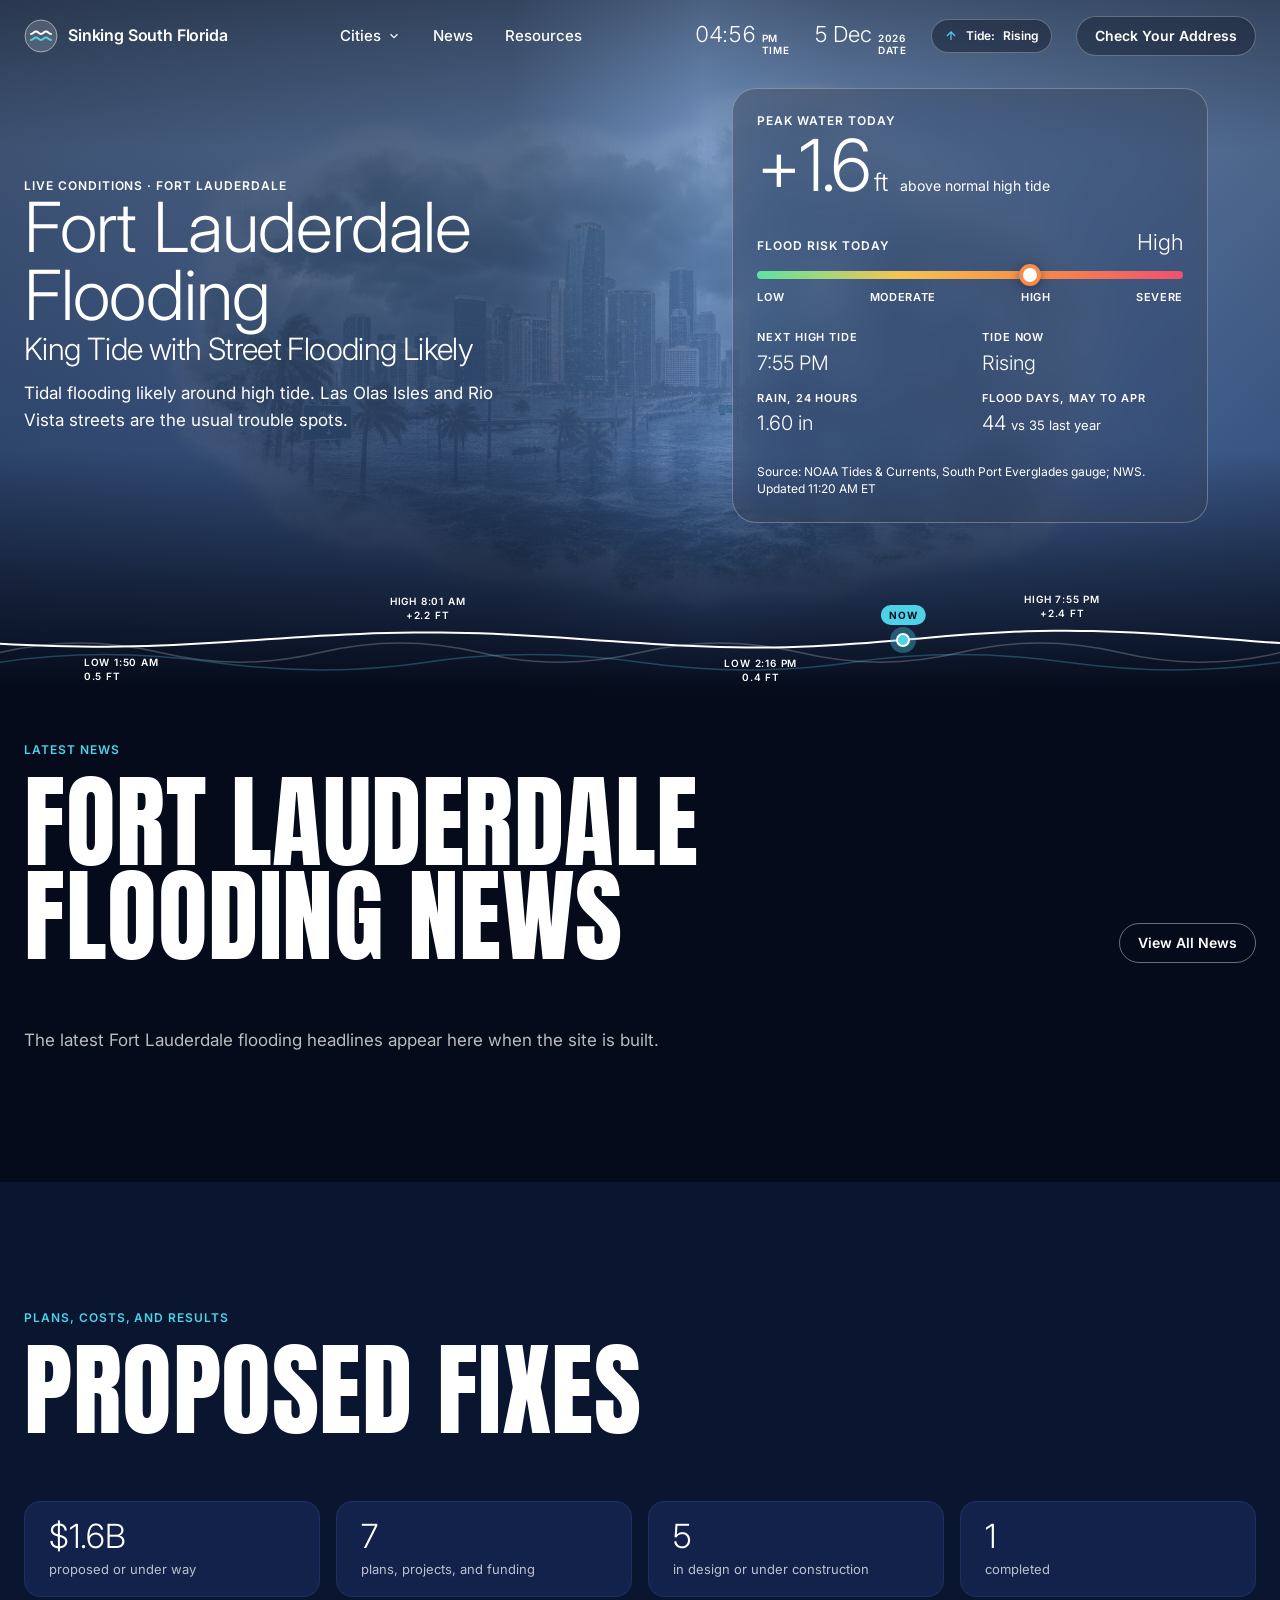
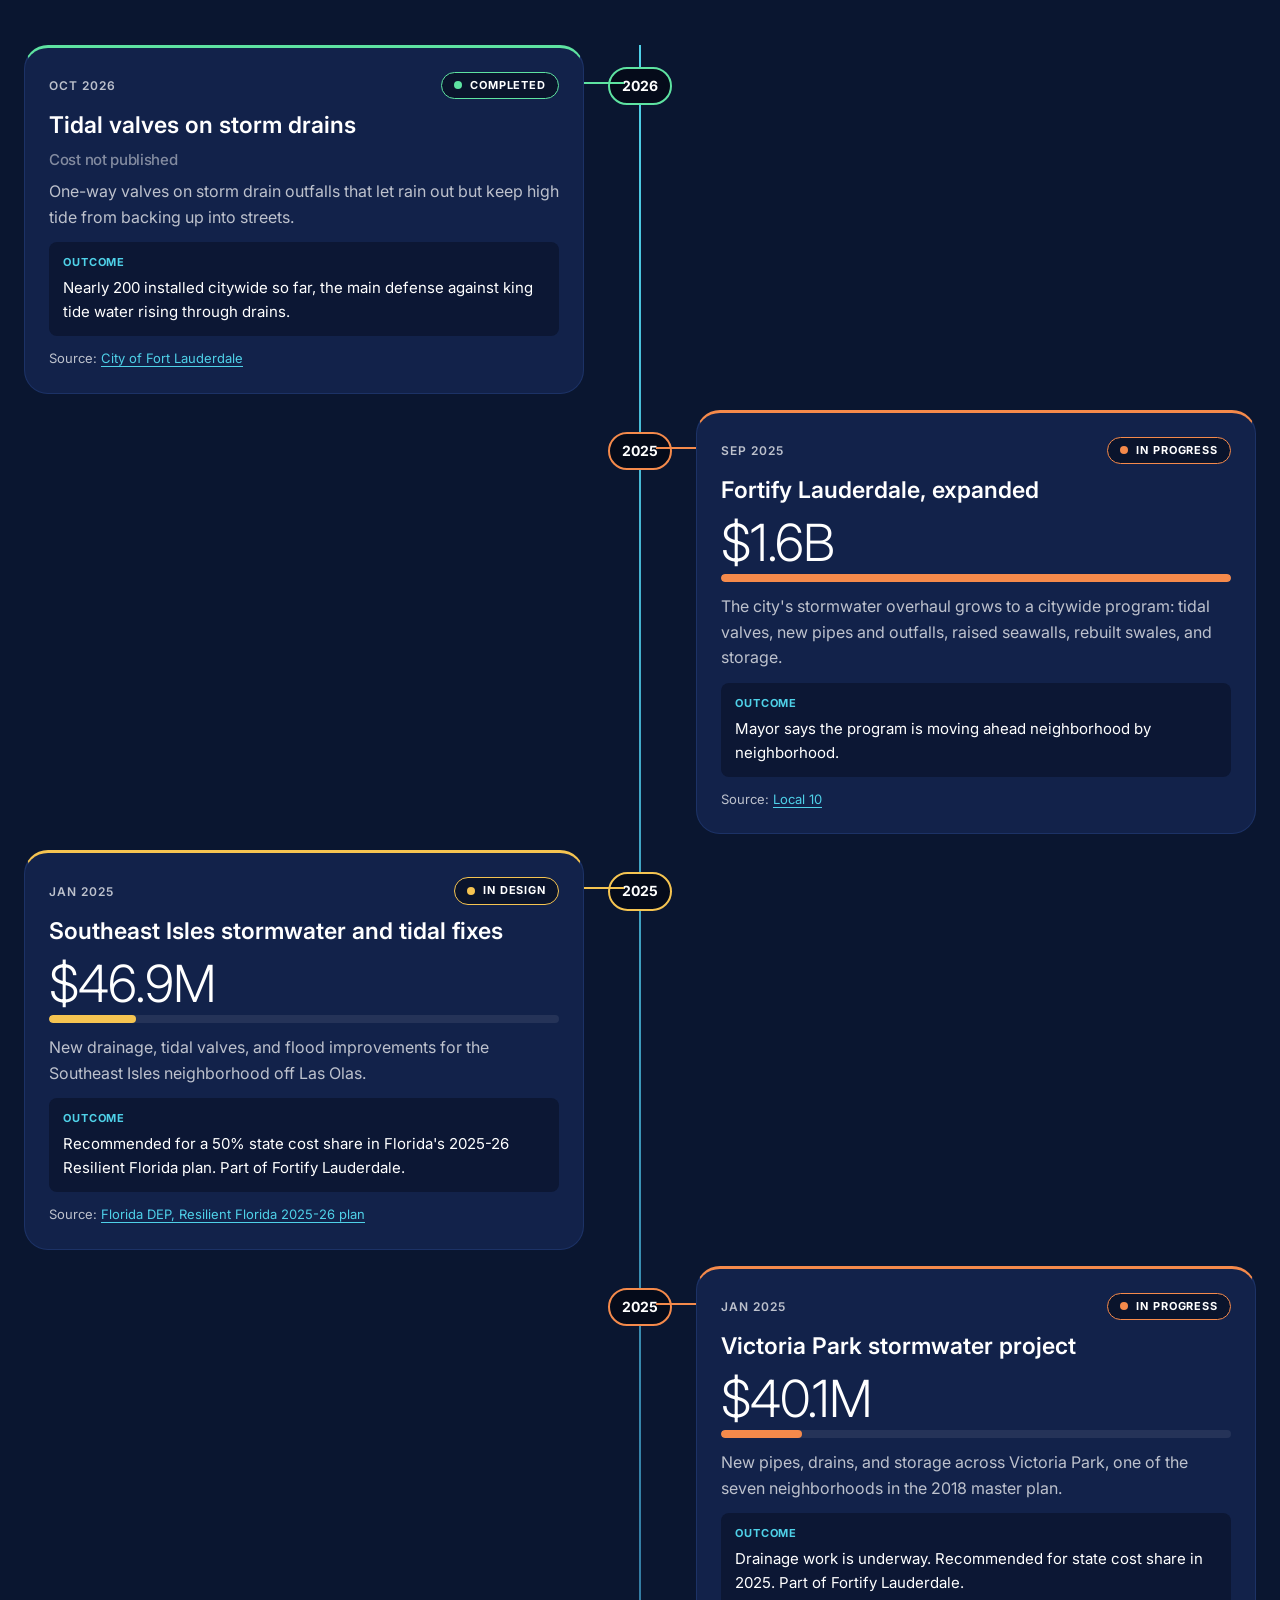
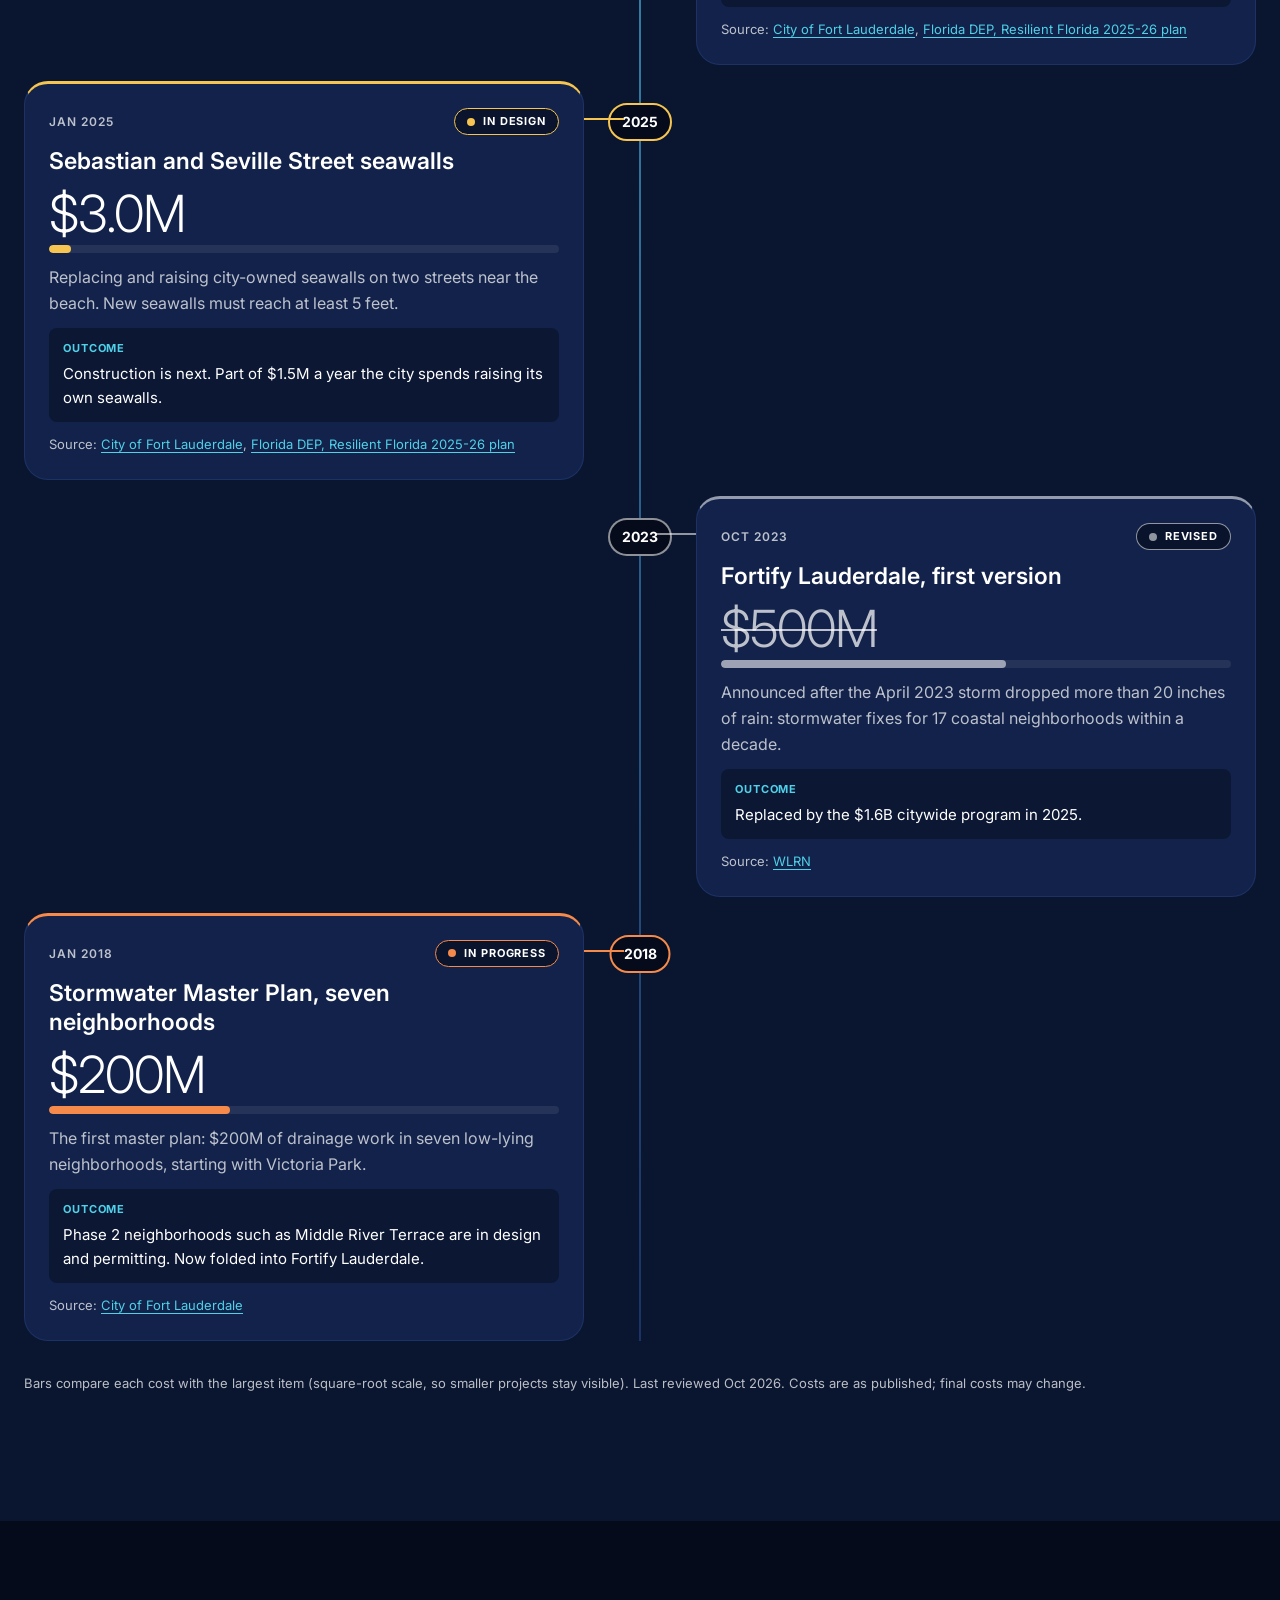
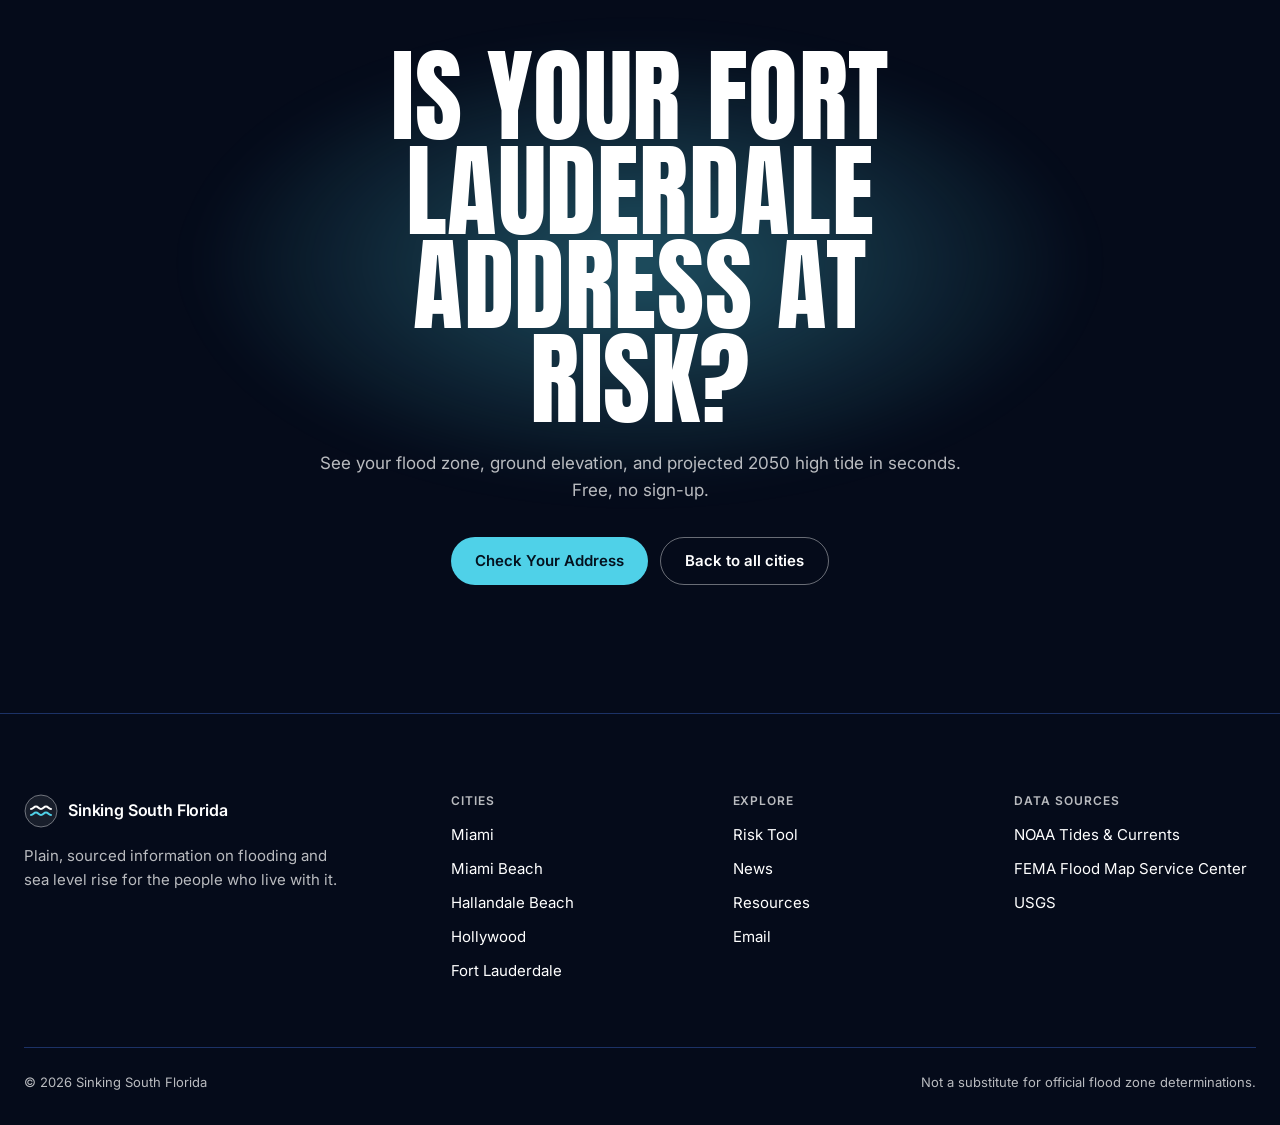
==== commit 8e0db958: "Footer: hidden webmaster email link Co-Authored-By: Claude Opus 5.5 <noreply@anthropic.com> Claude-S" ====
--- a/fort-lauderdale/index.html
+++ b/fort-lauderdale/index.html
@@ -449,6 +449,11 @@
           <li><a href="../#check-your-address">Risk Tool</a></li>
           <li><a href="../news/">News</a></li>
           <li><a href="../resources/">Resources</a></li>
+          <!-- Contact the webmaster. The address is stored reversed in data-mail
+               and assembled by main.js on page load, so spam bots that read
+               the HTML don't see it. Hidden without JS. To change it, edit
+               data-mail (reversed: "user@domain" backwards). -->
+          <li class="js-only"><a href="#" data-mail="moc.liamg@SJProfliaM">Email</a></li>
         </ul>
       </nav>
       <div>
--- a/css/pages.css
+++ b/css/pages.css
@@ -22,6 +22,11 @@
    CITY PAGES
   16. Compact city hero
   17. Proposed fixes timeline (infographic)
+   INNER PAGES
+  18. Page hero (News, Resources, 404)
+  19. News feed (filters, story list, load more)
+  20. Resources (zones, insurance, checklists, FAQ)
+  21. 404 link grid and article template
    ========================================================================== */
 
 
@@ -611,3 +616,147 @@
   .tl:nth-child(odd)::after  { left: 100%; }
   .tl:nth-child(even)::after { right: 100%; }
 }
+
+
+
+/* ==========================================================================
+   18. PAGE HERO (News, Resources, 404)
+   Short version of the home hero: same sky, photo, scrims and navy fade
+   (sections 1 above), no data. Change padding to make it taller or shorter.
+   ========================================================================== */
+.hero--page { padding-bottom: clamp(96px, 12vw, 160px); }
+.hero--page .hero__image { opacity: 22%; }
+.hero-page { display: flex; flex-direction: column; gap: var(--space-2); padding-top: var(--space-4); }
+.hero-page__title { font-weight: 300; font-size: clamp(44px, 6vw, 88px); letter-spacing: -0.035em; line-height: 1; max-width: 16ch; }
+.hero-page__lede { font-size: var(--fs-body-lg); color: var(--text-primary); max-width: 58ch; opacity: 0.9; }
+.hero-page__actions { display: flex; flex-wrap: wrap; gap: 12px; margin-top: var(--space-1); }
+
+/* Breadcrumb above the h1: Home / News */
+.crumbs { display: flex; gap: 10px; align-items: center; color: var(--text-primary); }
+.crumbs a { color: var(--text-primary); opacity: 0.8; text-decoration: none; }
+.crumbs a:hover { opacity: 1; text-decoration: underline; }
+.crumbs [aria-hidden] { opacity: 0.5; }
+
+/* "On this page" chips (Resources) */
+.jump { display: flex; flex-wrap: wrap; gap: 8px; margin-top: var(--space-2); }
+.city-chip--plain::before { display: none; }          /* chip without the risk dot */
+a.city-chip { text-decoration: none; }
+a.city-chip:hover { border-color: var(--tide-aqua); }
+.hero--page + .section { padding-top: clamp(32px, 4vw, 56px); }
+
+
+/* ==========================================================================
+   19. NEWS FEED (news/index.html)
+   Text cards, 3 columns on desktop. js/news.js filters by city (chips) and
+   shows 12 at a time; .is-hidden hides cards it filters out.
+   ========================================================================== */
+.news-filter { display: flex; flex-wrap: wrap; gap: 8px; margin-bottom: var(--space-2); }
+.news-filter .city-chip { cursor: pointer; }
+.news-filter .city-chip:hover { border-color: var(--tide-aqua); }
+.news-filter .count { opacity: 0.6; font-weight: 500; }
+.news-feed__count { color: var(--text-secondary); font-size: var(--fs-small); margin-bottom: var(--space-3); }
+
+.news-list { display: grid; gap: var(--space-2); grid-template-columns: minmax(0, 1fr); }
+@media (min-width: 640px) { .news-list { grid-template-columns: repeat(2, minmax(0, 1fr)); } }
+@media (min-width: 960px) { .news-list { grid-template-columns: repeat(3, minmax(0, 1fr)); } }
+.news-list .card { border-top: 3px solid var(--tide-aqua); }
+.news-list .card__body { gap: 10px; }
+.news-list .card__title { font-size: clamp(18px, 1.4vw, 21px); }
+.news-list > li.is-hidden { display: none; }
+
+.news-feed__more { display: flex; justify-content: center; margin-top: var(--space-5); }
+.news-feed__note { margin-top: var(--space-5); color: var(--text-muted); font-size: 13px; max-width: 70ch; }
+
+
+/* ==========================================================================
+   20. RESOURCES (resources/index.html)
+   ========================================================================== */
+.res__intro { margin-bottom: var(--space-5); }
+.res__source { margin-top: var(--space-2); font-size: 12px; color: var(--text-muted); }
+.res__source a { color: var(--text-secondary); }
+.res__h3 { font-size: var(--fs-h3); font-weight: 600; line-height: 1.25; margin-bottom: var(--space-2); }
+.res p + p { margin-top: var(--space-2); }
+
+/* Zone cards: big zone code, risk chip (color + text), plain explanation */
+.zones { display: grid; gap: var(--space-2); grid-template-columns: minmax(0, 1fr); }
+@media (min-width: 640px) { .zones { grid-template-columns: repeat(2, minmax(0, 1fr)); } }
+@media (min-width: 960px) { .zones { grid-template-columns: repeat(3, minmax(0, 1fr)); } }
+.zone { display: flex; flex-direction: column; align-items: flex-start; gap: 12px; padding: var(--space-3);
+  background: var(--navy-700); border: 1px solid var(--navy-600); border-radius: var(--radius-md); }
+.zone__code { font-weight: 300; font-size: clamp(40px, 4vw, 56px); line-height: 1; letter-spacing: -0.02em; }
+.zone__code span { font-size: 0.4em; font-weight: 500; color: var(--text-secondary); letter-spacing: 0; }
+.zone__text { color: var(--text-secondary); font-size: 15px; }
+
+/* Two blocks side by side on desktop */
+.res__split { display: grid; gap: var(--space-3); margin-top: var(--space-6); }
+@media (min-width: 960px) { .res__split { grid-template-columns: repeat(2, minmax(0, 1fr)); } }
+.res__block { padding: var(--space-4) 0; }
+.glass-dark { padding: var(--space-4); background: rgba(18, 34, 74, 0.6); border: 1px solid var(--navy-600); border-radius: var(--radius-lg); }
+.res__block a, .zone a, .checks a { color: var(--tide-aqua); }
+
+/* Numbered steps */
+.steps { counter-reset: step; display: grid; gap: var(--space-2); }
+.steps > li { counter-increment: step; position: relative; padding-left: 44px; color: var(--text-secondary); }
+.steps > li strong { color: var(--text-primary); }
+.steps > li::before { content: counter(step); position: absolute; left: 0; top: -2px; width: 30px; height: 30px; border-radius: 50%;
+  display: grid; place-items: center; font-size: 13px; font-weight: 600; color: var(--navy-900); background: var(--tide-aqua); }
+
+/* Check lists */
+.checks { display: grid; gap: 12px; }
+.checks > li { position: relative; padding-left: 28px; color: var(--text-secondary); }
+.checks > li strong { color: var(--text-primary); }
+.checks > li::before { content: ""; position: absolute; left: 2px; top: 0.45em; width: 12px; height: 7px;
+  border-left: 2px solid var(--tide-aqua); border-bottom: 2px solid var(--tide-aqua); transform: rotate(-45deg); }
+@media (min-width: 960px) { .checks--2col { grid-template-columns: repeat(2, minmax(0, 1fr)); column-gap: var(--space-5); } }
+
+/* Insurance */
+.res__stats { margin-bottom: 0; }
+.res__cards { display: grid; gap: var(--space-2); margin-top: var(--space-6); }
+@media (min-width: 960px) { .res__cards { grid-template-columns: repeat(3, minmax(0, 1fr)); } }
+.res__card { padding: var(--space-3); background: var(--navy-700); border: 1px solid var(--navy-600); border-radius: var(--radius-md); }
+.res__card p { color: var(--text-secondary); font-size: 15px; }
+.res__citizens { margin-top: var(--space-3); }
+.res__citizens > p { color: var(--text-secondary); max-width: 70ch; }
+.res__table { width: 100%; max-width: 560px; margin-top: var(--space-3); border-collapse: collapse; font-variant-numeric: tabular-nums; }
+.res__table th, .res__table td { text-align: left; padding: 12px 0; border-bottom: 1px solid var(--navy-600); }
+.res__table th { font-size: var(--fs-label); font-weight: 600; letter-spacing: 0.08em; text-transform: uppercase; color: var(--text-secondary); }
+.res__table td + td { text-align: right; font-weight: 600; }
+.res__table th + th { text-align: right; }
+
+/* Before / during / after: three columns on desktop */
+.bda { display: grid; gap: var(--space-3); }
+@media (min-width: 960px) { .bda { grid-template-columns: repeat(3, minmax(0, 1fr)); } }
+.bda__col { padding: var(--space-4); background: var(--navy-700); border: 1px solid var(--navy-600); border-radius: var(--radius-lg); border-top: 3px solid var(--tide-aqua); }
+.bda__col:nth-child(2) { border-top-color: var(--risk-high); }
+.bda__col:nth-child(3) { border-top-color: var(--risk-low); }
+.bda__step { color: var(--text-secondary); margin-bottom: var(--space-1); }
+.res__questions { margin-top: var(--space-3); }
+.res__questions > p { margin-top: var(--space-3); color: var(--text-secondary); }
+
+/* FAQ: native details/summary, works without JS */
+.faq { display: grid; gap: 12px; max-width: 880px; }
+.faq__item { background: var(--navy-700); border: 1px solid var(--navy-600); border-radius: var(--radius-md); }
+.faq__item summary { cursor: pointer; list-style: none; padding: 20px 56px 20px var(--space-3); position: relative; font-weight: 600; font-size: 17px; }
+.faq__item summary::-webkit-details-marker { display: none; }
+.faq__item summary::after { content: "+"; position: absolute; right: 24px; top: 50%; transform: translateY(-50%); font-size: 24px; font-weight: 300; color: var(--tide-aqua); }
+.faq__item[open] summary::after { content: "\2212"; }
+.faq__a { padding: 0 var(--space-3) 20px; color: var(--text-secondary); max-width: 70ch; }
+
+
+/* ==========================================================================
+   21. 404 LINK GRID AND ARTICLE TEMPLATE
+   ========================================================================== */
+.display--sm { font-size: var(--fs-display-sm); }
+.link-grid { display: grid; gap: 12px; margin-top: var(--space-4); grid-template-columns: minmax(0, 1fr); }
+@media (min-width: 640px) { .link-grid { grid-template-columns: repeat(2, minmax(0, 1fr)); } }
+@media (min-width: 960px) { .link-grid { grid-template-columns: repeat(3, minmax(0, 1fr)); } }
+.link-grid a { display: block; padding: 20px var(--space-3); background: var(--navy-700); border: 1px solid var(--navy-600);
+  border-radius: var(--radius-md); color: var(--text-primary); font-weight: 600; text-decoration: none; }
+.link-grid a:hover { border-color: var(--tide-aqua); color: var(--tide-aqua); }
+
+.article__inner { max-width: 760px; }
+.article__inner > * + * { margin-top: var(--space-3); }
+.article__inner p { color: var(--text-secondary); font-size: 18px; }
+.article__inner h2 { font-size: var(--fs-h3); }
+.article__img { aspect-ratio: 16 / 9; }
+.article__meta { color: var(--text-secondary); }
